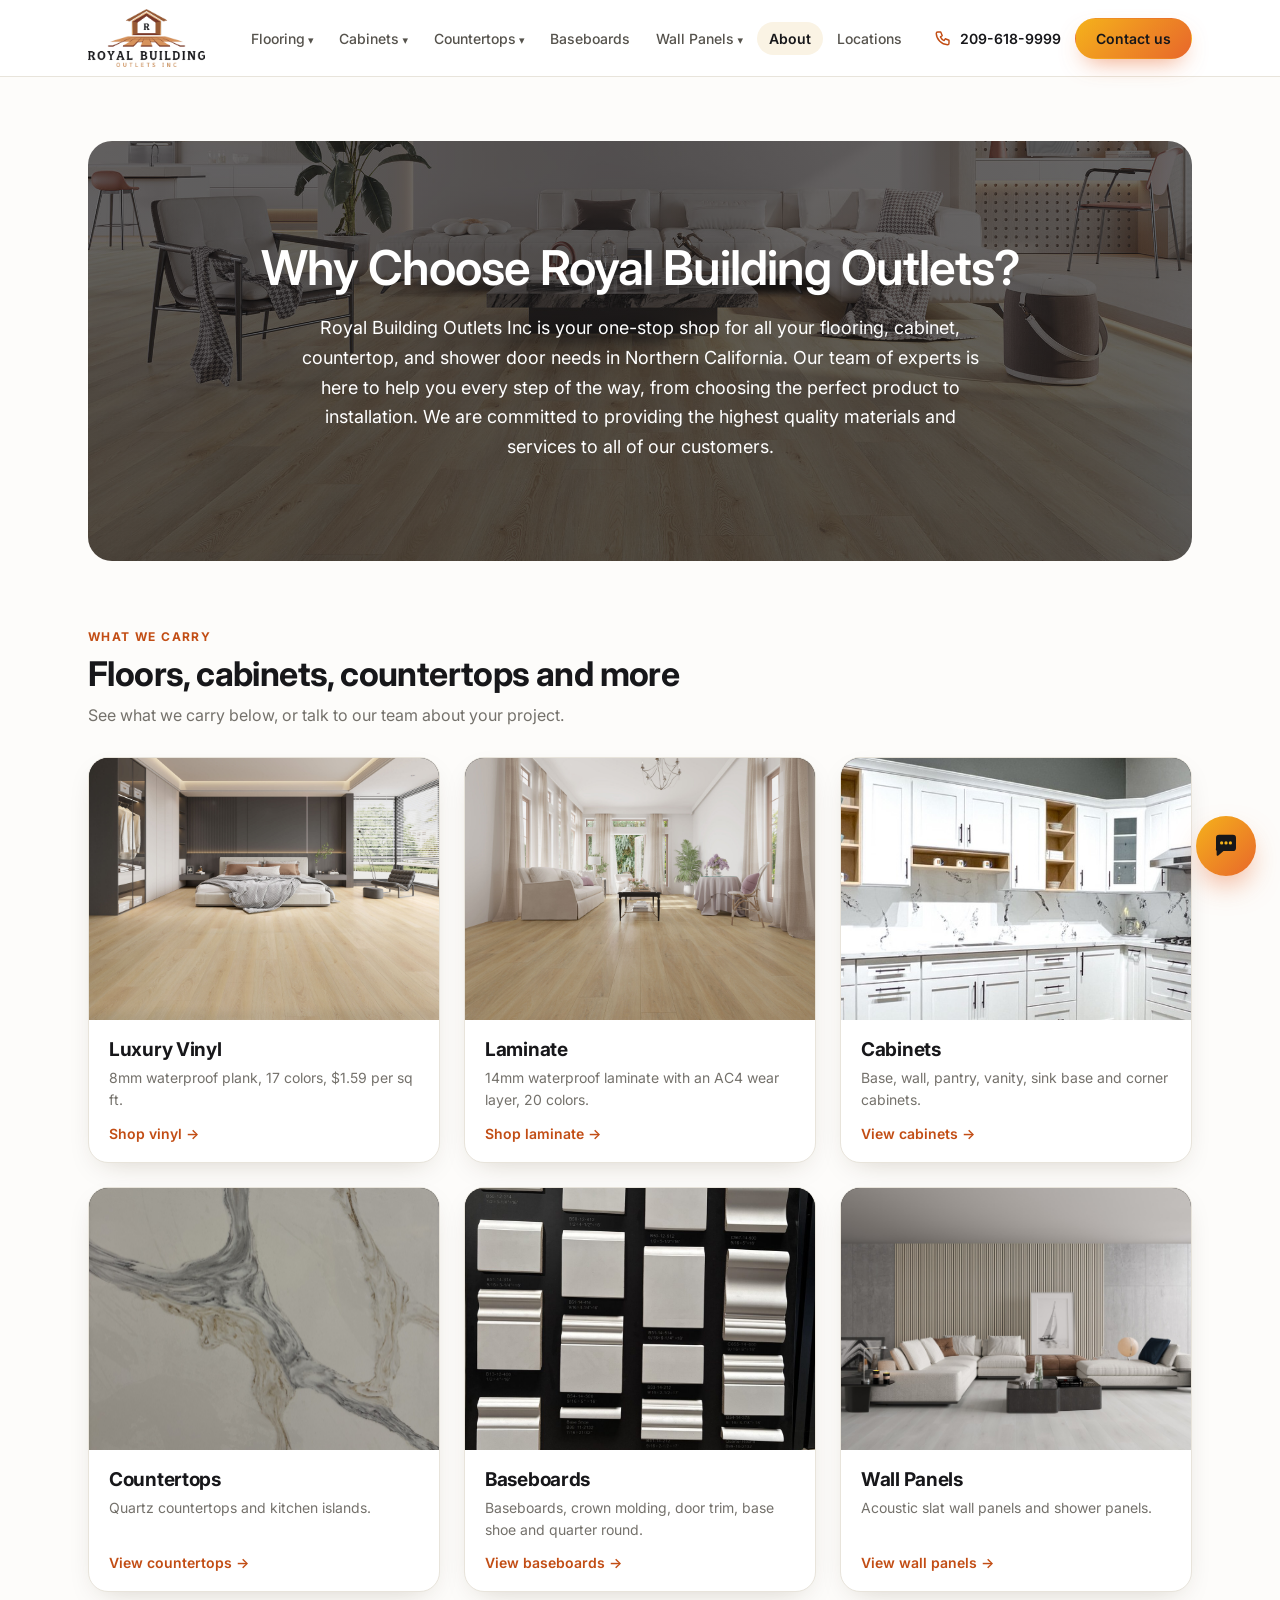
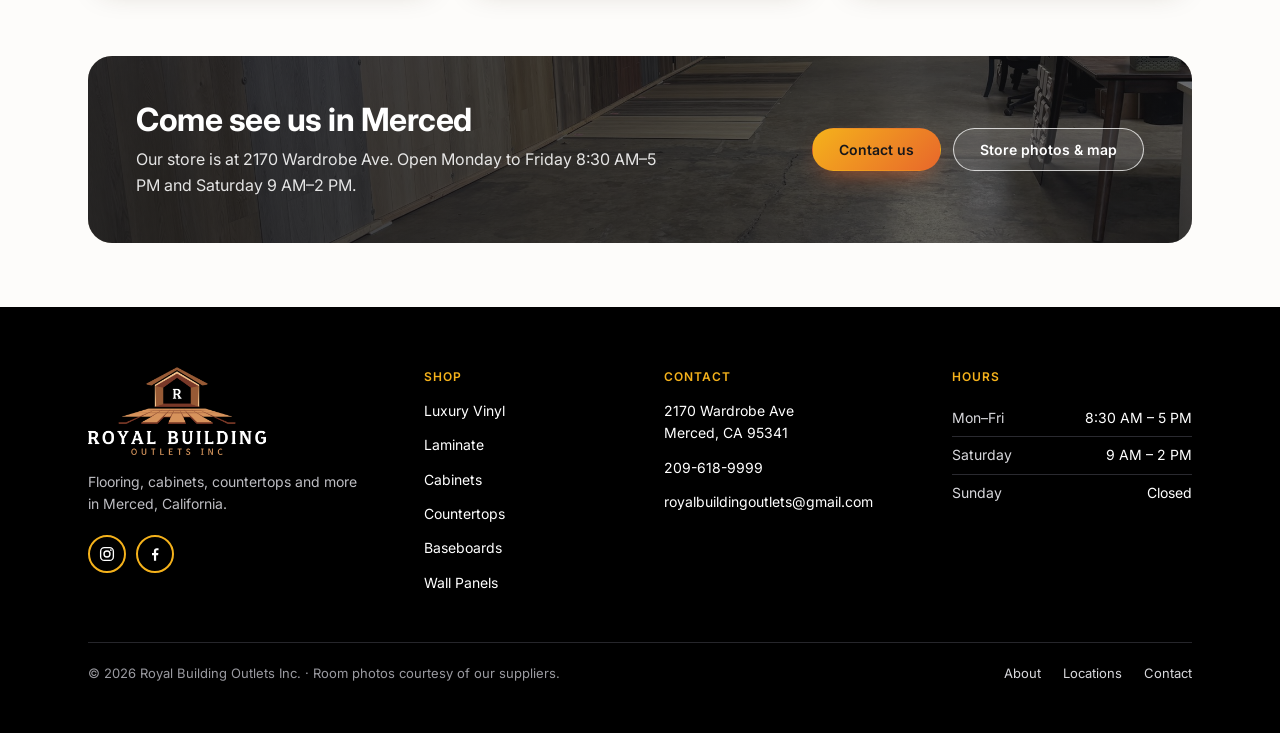
==== about.html @ 7cafd28f "Staging copy of the refreshed site (not indexed by search engines)" ====
<!doctype html>
<html lang="en"><head><meta charset="utf-8"><meta name="viewport" content="width=device-width,initial-scale=1">
<meta name="robots" content="noindex, nofollow">
<title>About Us | Royal Building Outlets, Merced CA</title>
<meta name="description" content="Royal Building Outlets Inc is a one-stop shop for flooring, cabinets, countertops and more in Merced, CA.">
<link rel="canonical" href="https://www.royalbuildingoutlets.com/about.html">
<meta property="og:type" content="website"><meta property="og:site_name" content="Royal Building Outlets">
<meta property="og:title" content="About Us | Royal Building Outlets, Merced CA"><meta property="og:description" content="Royal Building Outlets Inc is a one-stop shop for flooring, cabinets, countertops and more in Merced, CA.">
<meta property="og:url" content="https://www.royalbuildingoutlets.com/about.html"><meta property="og:image" content="https://www.royalbuildingoutlets.com/images/Cata/web/room-08.jpg">
<meta name="theme-color" content="#ffffff">
<link rel="preconnect" href="https://fonts.googleapis.com"><link rel="preconnect" href="https://fonts.gstatic.com" crossorigin>
<link rel="stylesheet" href="https://fonts.googleapis.com/css2?family=Inter:wght@400;500;600;700&amp;display=swap">
<link rel="stylesheet" href="style.css"><link rel="icon" type="image/png" href="images/Logo/Logo.png"></head><body>

<a class="skip" href="#main">Skip to content</a>
<header><div class="wrap hwrap">
  <a class="logo" href="index.html"><img src="images/Logo/logo-light.png" alt="Royal Building Outlets Inc" width="1280" height="633"></a>
  <nav id="mainnav" aria-label="Main">
    <div class="dd">
      <a href="index.html#flooring">Flooring</a><button type="button" class="dd-toggle" aria-expanded="false" aria-label="Show flooring pages"></button>
      <div class="menu">
        <a href="vinyl.html"><b>Luxury Vinyl</b><span>8mm &middot; 20 mil wear layer &middot; $1.59/sq ft</span></a>
        <a href="laminate.html"><b>Laminate</b><span>14mm &middot; AC4 wear layer</span></a>
      </div>
    </div>
    <div class="dd">
      <a href="cabinets.html">Cabinets</a><button type="button" class="dd-toggle" aria-expanded="false" aria-label="Show cabinets pages"></button>
      <div class="menu">
        <a href="cabinets.html#base">Base</a>
        <a href="cabinets.html#wall">Wall</a>
        <a href="cabinets.html#pantry">Pantry</a>
        <a href="cabinets.html#vanity">Vanity</a>
        <a href="cabinets.html#sink-base">Sink Base</a>
        <a href="cabinets.html#corner">Corner</a>
      </div>
    </div>
    <div class="dd">
      <a href="countertops.html">Countertops</a><button type="button" class="dd-toggle" aria-expanded="false" aria-label="Show countertops pages"></button>
      <div class="menu">
        <a href="countertops.html#countertops">Countertops</a>
        <a href="countertops.html#islands">Islands</a>
      </div>
    </div>
    <a href="baseboards.html">Baseboards</a>
    <div class="dd">
      <a href="wall-panels.html">Wall Panels</a><button type="button" class="dd-toggle" aria-expanded="false" aria-label="Show wall panels pages"></button>
      <div class="menu">
        <a href="wall-panels.html#wall">Wall Panels</a>
        <a href="wall-panels.html#shower">Shower Panels</a>
      </div>
    </div>
    <a href="about.html" class="here" aria-current="page">About</a>
    <a href="locations.html">Locations</a>
    <a href="contact.html">Contact</a>
    <div class="nav-foot">
      <a class="btn solid txt" href="tel:+12096189999"><svg viewBox="0 0 24 24" aria-hidden="true"><path fill="none" stroke="currentColor" stroke-width="1.9" stroke-linecap="round" stroke-linejoin="round" d="M5 4h4l2 5-2.5 1.5a11 11 0 0 0 5 5L15 13l5 2v4a2 2 0 0 1-2 2A16 16 0 0 1 3 6a2 2 0 0 1 2-2z"/></svg>Call 209-618-9999</a>
      <p>Mon&ndash;Fri 8:30 AM&ndash;5 PM &middot; Sat 9 AM&ndash;2 PM<br>2170 Wardrobe Ave, Merced, CA</p>
    </div>
  </nav>
  <div class="hact">
    <a class="hphone" href="tel:+12096189999" aria-label="Call 209-618-9999"><svg viewBox="0 0 24 24" aria-hidden="true"><path fill="none" stroke="currentColor" stroke-width="1.9" stroke-linecap="round" stroke-linejoin="round" d="M5 4h4l2 5-2.5 1.5a11 11 0 0 0 5 5L15 13l5 2v4a2 2 0 0 1-2 2A16 16 0 0 1 3 6a2 2 0 0 1 2-2z"/></svg><span>209-618-9999</span></a>
    <a class="btn solid txt hcta" href="contact.html">Contact us</a>
    <button type="button" class="navbtn" aria-controls="mainnav" aria-expanded="false" aria-label="Open menu"><span></span></button>
  </div>
</div></header>

<main class="wrap" id="main">
  <section>
    <div class="about-hero" style="--about-img:url('images/Cata/web/room-08.jpg')">
      <div>
        <h1>Why Choose Royal Building Outlets?</h1>
        <p>Royal Building Outlets Inc is your one-stop shop for all your flooring, cabinet, countertop, and shower door needs in Northern California. Our team of experts is here to help you every step of the way, from choosing the perfect product to installation. We are committed to providing the highest quality materials and services to all of our customers.</p>
      </div>
    </div>
  </section>

  <section>
    <div class="sec-head">
      <span class="eyebrow">What we carry</span>
      <h2>Floors, cabinets, countertops and more</h2>
      <p>See what we carry below, or talk to our team about your project.</p>
    </div>
    <div class="grid g3 pcards">
      <a class="pcard" href="vinyl.html"><div class="img photo" role="img" aria-label="Bedroom with luxury vinyl plank flooring" style="background-image:url('images/Cata/web/room-02.jpg')"></div><div class="pbody"><h3>Luxury Vinyl</h3><p>8mm waterproof plank, 17 colors, $1.59 per sq ft.</p><span class="more">Shop vinyl</span></div></a>
      <a class="pcard" href="laminate.html"><div class="img photo" role="img" aria-label="Living room with laminate flooring" style="background-image:url('images/Cata/web/room-05.jpg')"></div><div class="pbody"><h3>Laminate</h3><p>14mm waterproof laminate with an AC4 wear layer, 20 colors.</p><span class="more">Shop laminate</span></div></a>
      <a class="pcard" href="cabinets.html"><div class="img photo" role="img" aria-label="Kitchen with white shaker cabinets" style="background-image:url('images/Cabinets/banner.jpg')"></div><div class="pbody"><h3>Cabinets</h3><p>Base, wall, pantry, vanity, sink base and corner cabinets.</p><span class="more">View cabinets</span></div></a>
      <a class="pcard" href="countertops.html"><div class="img photo" role="img" aria-label="T307 quartz countertop close-up" style="background-image:url('images/Countertops/web/T307.jpg')"></div><div class="pbody"><h3>Countertops</h3><p>Quartz countertops and kitchen islands.</p><span class="more">View countertops</span></div></a>
      <a class="pcard" href="baseboards.html"><div class="img photo" role="img" aria-label="Baseboard profiles on a sample board" style="background-image:url('images/Baseboard/web/board-overview.jpg')"></div><div class="pbody"><h3>Baseboards</h3><p>Baseboards, crown molding, door trim, base shoe and quarter round.</p><span class="more">View baseboards</span></div></a>
      <a class="pcard" href="wall-panels.html"><div class="img photo" role="img" aria-label="Living room with an acoustic slat wall panel" style="background-image:url('images/Wall_Panels/web/2-room.jpg')"></div><div class="pbody"><h3>Wall Panels</h3><p>Acoustic slat wall panels and shower panels.</p><span class="more">View wall panels</span></div></a>
    </div>
  </section>

  <section class="cta-band" style="--cta-img:url('images/Store_Images/store.jpg')">
    <div><h2>Come see us in Merced</h2><p>Our store is at 2170 Wardrobe Ave. Open Monday to Friday 8:30 AM&ndash;5 PM and Saturday 9 AM&ndash;2 PM.</p></div>
    <div class="btn-row"><a class="btn solid txt" href="contact.html">Contact us</a><a class="btn txt ghost" href="locations.html">Store photos &amp; map</a></div>
  </section>
</main>

<footer><div class="wrap">
  <div class="fgrid">
    <div class="fbrand"><a class="logo" href="index.html"><img src="images/Logo/Logo.png" alt="Royal Building Outlets Inc" width="1280" height="633"></a>
      <p>Flooring, cabinets, countertops and more in Merced, California.</p><span class="social"><a href="https://www.instagram.com/royalbuildingoutlets/" target="_blank" rel="noopener" aria-label="Instagram"><svg viewBox="0 0 24 24" aria-hidden="true"><rect x="3.5" y="3.5" width="17" height="17" rx="5" fill="none" stroke="currentColor" stroke-width="1.8"/><circle cx="12" cy="12" r="4" fill="none" stroke="currentColor" stroke-width="1.8"/><circle cx="17.2" cy="6.8" r="1.2" fill="currentColor"/></svg></a><a href="https://www.facebook.com/people/Royal-Build/pfbid0Puxi76APLGJigcukLMW54oCZdmjU9fzhBERXR9j2Nn4Rtbv2d5swnHq3gfGUP66rl/" target="_blank" rel="noopener" aria-label="Facebook"><svg viewBox="0 0 24 24" aria-hidden="true"><path fill="currentColor" d="M13.5 21v-7.5h2.6l.4-3h-3V8.6c0-.9.3-1.5 1.6-1.5h1.6V4.4c-.3 0-1.2-.1-2.3-.1-2.3 0-3.9 1.4-3.9 4v2.2H8v3h2.6V21h2.9z"/></svg></a></span></div>
    <div class="fcol"><h4>Shop</h4><a href="vinyl.html">Luxury Vinyl</a><a href="laminate.html">Laminate</a><a href="cabinets.html">Cabinets</a><a href="countertops.html">Countertops</a><a href="baseboards.html">Baseboards</a><a href="wall-panels.html">Wall Panels</a></div>
    <div class="fcol"><h4>Contact</h4><a href="https://www.google.com/maps/search/?api=1&amp;query=2170+Wardrobe+Ave+Merced+CA+95341" target="_blank" rel="noopener">2170 Wardrobe Ave<br>Merced, CA 95341</a><a href="tel:+12096189999">209-618-9999</a><a href="mailto:royalbuildingoutlets@gmail.com">royalbuildingoutlets@gmail.com</a></div>
    <div class="fcol"><h4>Hours</h4><div class="hrs"><span>Mon&ndash;Fri</span><span>8:30 AM &ndash; 5 PM</span></div><div class="hrs"><span>Saturday</span><span>9 AM &ndash; 2 PM</span></div><div class="hrs"><span>Sunday</span><span>Closed</span></div></div>
  </div>
  <div class="fbottom"><span>&copy; <span data-year>2026</span> Royal Building Outlets Inc. &middot; Room photos courtesy of our suppliers.</span><span class="flinks"><a href="about.html">About</a><a href="locations.html">Locations</a><a href="contact.html">Contact</a></span></div>
</div></footer>
<a class="chat" href="contact.html" aria-label="Send us a message"></a>
<script src="site.js"></script>
<script src="motion.js"></script>
</body></html>
---- style.css ----
/* Light, modern layout. Palette from the company flyer: white, gold, orange, black, red accent */
:root {
  --bg: #fdfcfa;          /* warm white page */
  --surface: #ffffff;     /* cards */
  --tint: #faf3e4;        /* soft gold wash for panels */
  --surface2: #f4f1ea;    /* hover / chips */
  --border: #e8e4db;
  --text: #17171a;
  --muted: #74716b;
  --gold: #f5b21b;
  --orange: #e8672b;
  --orange-deep: #c24d14; /* readable orange on light */
  --red: #d62828;
  --ink: #111113;         /* flyer black, used for footer and strong accents */
  --grad: linear-gradient(135deg, #f5b21b 0%, #e8672b 100%);
  --r: 16px;
  --shadow: 0 10px 30px -14px rgba(60,40,10,.25);
}
* { box-sizing: border-box; }
html { scroll-behavior: smooth; scroll-padding-top: 92px; }
body { font-family: 'Inter', system-ui, -apple-system, 'Segoe UI', Arial, sans-serif; margin: 0; color: var(--text); background: var(--bg); -webkit-font-smoothing: antialiased; }
a { color: inherit; }
.wrap { max-width: 1160px; margin: 0 auto; padding: 0 28px; }
section { margin: 64px 0; }

/* header */
header { position: sticky; top: 0; z-index: 30; background: rgba(255,255,255,.88); backdrop-filter: blur(14px); -webkit-backdrop-filter: blur(14px); border-bottom: 1px solid var(--border); padding: 14px 0; }
header .wrap { display: flex; justify-content: space-between; align-items: center; gap: 20px; flex-wrap: wrap; }
.logo { display: block; width: 130px; height: 40px; border-radius: 10px; border: 1.5px solid var(--gold); position: relative; background: #fff; }
.logo::after { content: ""; position: absolute; left: 12px; right: 12px; top: 50%; height: 6px; margin-top: -3px; border-radius: 3px; background: var(--grad); }
nav { display: flex; gap: 6px; align-items: center; flex-wrap: wrap; }
nav a { color: #55524c; text-decoration: none; font-size: 14px; font-weight: 500; padding: 8px 12px; border-radius: 999px; white-space: nowrap; transition: color .15s, background .15s; }
nav a:hover { color: var(--text); background: var(--surface2); }
nav a.here { color: #17171a; background: var(--tint); font-weight: 600; }
.icon { display: inline-block; width: 28px; height: 28px; border: 2px solid var(--gold); border-radius: 50%; margin-right: 6px; vertical-align: middle; background: #fff; }

/* image placeholders */
.img { position: relative; min-height: 200px; width: 100%; border-radius: var(--r); border: 1px solid var(--border);
  background: radial-gradient(120% 100% at 20% 0%, #fffaf0 0%, #f6efe2 55%, #efe7d8 100%); overflow: hidden; }
.img.hero { min-height: 520px; border-radius: 24px; }
.img.banner { min-height: 240px; border-radius: 24px; }
.img.sq { aspect-ratio: 1 / 1; min-height: 0; }
.img.tall { min-height: 300px; }
.img.map { min-height: 340px; }
.img.small { min-height: 120px; }
.img.xl { min-height: 440px; }
.img.med { min-height: 200px; }
.img::after { content: attr(data-img); position: absolute; top: 50%; left: 50%; transform: translate(-50%,-50%);
  background: rgba(255,255,255,.9); color: var(--orange-deep); border: 1px solid rgba(232,103,43,.35); padding: 7px 14px; border-radius: 999px;
  font-size: 12px; font-weight: 500; line-height: 1.35; text-align: center; width: max-content; max-width: 85%; box-shadow: var(--shadow); }
.img.sq::after, .img.small::after { font-size: 11px; padding: 5px 10px; border-radius: 12px; }

/* text stand-ins */
.line { height: 9px; background: #e6e2d9; margin: 9px 0; width: 100%; border-radius: 5px; }
.line.s { width: 40%; }
.line.m { width: 70%; }
.line.b { height: 16px; background: var(--ink); width: 55%; border-radius: 6px; }
.btn { display: inline-block; width: 140px; height: 44px; border: 1.5px solid var(--orange); margin: 12px 10px 0 0; border-radius: 999px; background: #fff; transition: transform .15s; }
.btn:hover { transform: translateY(-1px); }
.btn.solid { background: var(--grad); border-color: transparent; box-shadow: 0 10px 24px -10px rgba(232,103,43,.7); }
.btn.sm { width: 96px; height: 34px; }
.pill { display: inline-block; width: 76px; height: 32px; border: 1px solid var(--border); background: var(--surface2); border-radius: 999px; margin-right: 8px; }

/* layout */
.grid { display: grid; gap: 24px; }
.g2 { grid-template-columns: repeat(2, 1fr); }
.g3 { grid-template-columns: repeat(3, 1fr); }
.g4 { grid-template-columns: repeat(4, 1fr); }
.g6 { grid-template-columns: repeat(6, 1fr); gap: 14px; }
.split { display: grid; grid-template-columns: 2fr 1fr; gap: 24px; }
.side { display: grid; grid-template-columns: 220px 1fr; gap: 28px; }
.box { border: 1px solid var(--border); padding: 24px; background: var(--surface); border-radius: 20px; box-shadow: var(--shadow); }
.card .line { margin: 12px 0 0; }
.card .img { margin-bottom: 6px; }
.divider { border-top: 1px solid var(--border); margin: 64px 0; }

/* form */
.field { height: 48px; border: 1px solid var(--border); margin: 8px 0 18px; background: var(--bg); border-radius: 12px; }
.field.area { height: 150px; }
.label { height: 8px; width: 80px; background: var(--orange); margin-top: 10px; border-radius: 4px; opacity: .8; }

/* filters */
.filters .row { display: flex; align-items: center; gap: 12px; margin: 16px 0; }
.check { width: 18px; height: 18px; border: 1.5px solid var(--orange); border-radius: 5px; flex: none; background: #fff; }
.filters .line { margin: 0; }

/* footer: light, so the logo matches the header */
/* sticky footer: on short pages the page grows to the screen height and the footer sits at the bottom */
body { min-height: 100vh; display: flex; flex-direction: column; }
body > .wrap { width: 100%; }
body > :has(+ footer) { margin-bottom: 80px; }
footer { margin-top: auto; padding: 48px 0; background: #000; color: #fff; }
footer .logo { background: none; }
footer .line { background: #34343a; }
footer .icon { background: transparent; }
/* social icons in the footer */
.social { display: inline-flex; gap: 10px; vertical-align: middle; }
.social a { width: 38px; height: 38px; display: inline-flex; align-items: center; justify-content: center; border: 2px solid var(--gold); border-radius: 50%; color: #fff; transition: background .2s, color .2s, transform .2s; }
.social a:hover { background: var(--gold); color: #111113; transform: translateY(-2px); }
.social svg { width: 18px; height: 18px; }

/* floating message button */
.chat { position: fixed; right: 24px; bottom: 24px; width: 60px; height: 60px; border-radius: 50%; background: var(--grad);
  display: flex; align-items: center; justify-content: center; z-index: 40; box-shadow: 0 14px 30px -8px rgba(232,103,43,.6); }
.chat::before { content: ""; width: 30px; height: 30px; background: no-repeat center / contain url("data:image/svg+xml,%3Csvg xmlns='http://www.w3.org/2000/svg' viewBox='0 0 24 24'%3E%3Cpath d='M4 5.5A2.5 2.5 0 0 1 6.5 3h11A2.5 2.5 0 0 1 20 5.5v8a2.5 2.5 0 0 1-2.5 2.5H10l-4.2 3.6c-.5.4-1.3.1-1.3-.6V16A2.5 2.5 0 0 1 4 13.5z' fill='%2317171a'/%3E%3Ccircle cx='8.5' cy='9.5' r='1.3' fill='%23f5b21b'/%3E%3Ccircle cx='12' cy='9.5' r='1.3' fill='%23f5b21b'/%3E%3Ccircle cx='15.5' cy='9.5' r='1.3' fill='%23f5b21b'/%3E%3C/svg%3E"); }

/* cabinets dropdown */
.dd { position: relative; padding-bottom: 12px; margin-bottom: -12px; }
.dd > a::after { content: " \25BE"; font-size: 11px; }
.menu { visibility: hidden; opacity: 0; transform: translateY(-6px); transition: opacity .18s ease, transform .18s ease, visibility 0s linear .18s; position: absolute; top: 100%; left: 0; background: #fff; border: 1px solid var(--border); border-radius: 14px; min-width: 190px; z-index: 10; padding: 6px; box-shadow: 0 24px 40px -16px rgba(60,40,10,.3); }
.menu a { display: block; padding: 10px 14px; border-radius: 10px; white-space: nowrap; font-size: 14px; }
nav .menu a { color: var(--text); }
nav .menu a:hover, .menu a:hover { background: var(--surface2); }
.dd:hover .menu, .dd:focus-within .menu { visibility: visible; opacity: 1; transform: none; transition-delay: 0s; }
.menu a.sel, nav .menu a.sel { background: var(--grad); color: #17171a; font-weight: 600; }

/* type selector under cabinets banner */
.typesel { display: inline-block; position: relative; }
.typesel .pick { display: block; width: 260px; border: 1px solid var(--border); padding: 13px 18px; color: var(--text); text-decoration: none; font-size: 14px; font-weight: 500; background: #fff; border-radius: 999px; box-shadow: var(--shadow); }
.typesel .pick::after { content: " \25BE"; float: right; color: var(--orange); }
.typesel .menu { left: 0; min-width: 260px; }
.typesel:hover .menu, .typesel.open .menu { visibility: visible; opacity: 1; transform: none; transition-delay: 0s; }

/* cabinet browser: list + 3D viewer + specs */
.browser { display: grid; grid-template-columns: 280px 1fr; gap: 28px; align-items: start; }
.cablist { border: 1px solid var(--border); background: var(--surface); border-radius: 20px; min-height: 200px; padding: 6px; box-shadow: var(--shadow);
  max-height: min(720px, 80vh); overflow-y: auto; overscroll-behavior: contain; scrollbar-width: thin; scrollbar-color: var(--gold) transparent;
  position: sticky; top: 90px; }
.cablist::-webkit-scrollbar { width: 8px; }
.cablist::-webkit-scrollbar-track { background: transparent; }
.cablist::-webkit-scrollbar-thumb { background: var(--gold); border-radius: 4px; }
.cablist .item { display: flex; align-items: center; gap: 14px; padding: 10px; border-radius: 14px; cursor: pointer; transition: background .15s; }
.cablist .item:hover { background: var(--surface2); }
.cablist .item .thumb { width: 52px; height: 52px; flex: none; border-radius: 12px; border: 1px solid var(--border); min-height: 0;
  background: radial-gradient(120% 100% at 20% 0%, #fffaf0, #efe7d8); }
.cablist .item .name { font-size: 14px; font-weight: 600; }
.cablist .item .line { margin: 6px 0 0; width: 60px; }
.cablist .item.on { background: var(--grad); color: #17171a; }
.cablist .item.on .line { background: rgba(0,0,0,.25); }
.cablist .item.on .thumb { border-color: rgba(0,0,0,.2); background: rgba(255,255,255,.7); }
.cablist .empty { padding: 20px; }
.viewer { position: relative; height: clamp(320px, 55vh, 520px); border: 1px solid var(--border); border-radius: 24px; margin-bottom: 24px; overflow: hidden;
  background-color: var(--tint); background-image: radial-gradient(#e3d7bd 1px, transparent 1px); background-size: 22px 22px; }
.viewer .model { position: absolute; inset: 12% 22%; border: 1.5px dashed var(--orange); border-radius: 18px; background: rgba(255,255,255,.7); color: var(--orange-deep); display: flex; align-items: center; justify-content: center;
  font-size: 13px; font-weight: 500; text-align: center; padding: 8px; }
.viewer .ctrl { position: absolute; right: 16px; bottom: 16px; display: flex; gap: 8px; }
.viewer .ctrl span { width: 38px; height: 38px; border: 1px solid var(--border); border-radius: 50%; background: #fff; box-shadow: var(--shadow); }
.viewer .rot { position: absolute; left: 16px; bottom: 16px; width: 130px; height: 38px; border: 1px solid var(--border); border-radius: 999px; background: #fff; box-shadow: var(--shadow); }
.specs { border: 1px solid var(--border); border-radius: 20px; padding: 24px; background: var(--surface); box-shadow: var(--shadow); }
.specs .rows { display: grid; grid-template-columns: 1fr 1fr; gap: 0 44px; margin-top: 14px; }
.specs .r { display: flex; justify-content: space-between; align-items: center; padding: 12px 0; border-bottom: 1px solid var(--border); }
.specs .r .line { margin: 0; width: 35%; }
.specs .r .line.v { background: #bdb8ac; width: 25%; }

/* thickness tag, feature blocks */
.tag { display: inline-block; border: 1.5px solid var(--orange); color: var(--orange-deep); padding: 5px 14px; font-size: 13px; font-weight: 600; border-radius: 999px; letter-spacing: .3px; background: #fff; }
.tag.solid { background: var(--grad); border-color: transparent; color: #17171a; }
.feature { display: grid; grid-template-columns: 2fr 1fr; gap: 24px; align-items: start; }
.head { display: flex; align-items: center; gap: 16px; margin-bottom: 18px; }
.head .line { margin: 0; }

/* flooring color feature + color grid */
.colorfeat { display: grid; grid-template-columns: 1.2fr 1fr; gap: 40px; align-items: center; }
.colorfeat .info { padding-top: 6px; }
.colorfeat .info .line { margin: 14px 0; }
.colorfeat .info .line.b { height: 24px; width: 60%; margin-bottom: 22px; }
.colorgrid .card { cursor: pointer; transition: transform .15s; }
.colorgrid .card:hover { transform: translateY(-3px); }
.colorgrid .card .line.b { height: 11px; width: 60%; background: #b9b4a8; }
.colorgrid .card.on .img { box-shadow: 0 0 0 3px var(--bg), 0 0 0 5px var(--orange); }
.colorgrid .card.on .line.b { width: 80%; background: var(--orange); }

/* picture picker under description */
.thumbs { display: grid; grid-template-columns: repeat(3, 1fr); gap: 12px; margin: 24px 0 8px; }
.thumbs .img { min-height: 0; aspect-ratio: 4 / 3; cursor: pointer; border-radius: 12px; }
.thumbs .img::after { font-size: 10px; padding: 3px 8px; }
.thumbs .img.on { box-shadow: 0 0 0 3px var(--bg), 0 0 0 5px var(--orange); }

/* little product sections on home */
.mini { display: grid; grid-template-columns: 1fr 1fr; gap: 32px; align-items: center; padding: 20px; }
.mini .img { min-height: 200px; }
.mini .line.b { height: 20px; width: 40%; }
.mini + .mini { margin-top: 24px; }
.mini.flip .img { order: 2; }

@media (max-width: 760px) {
  .g2,.g3,.g4,.split,.side,.browser,.colorfeat,.feature,.mini { grid-template-columns: 1fr; }
  .g6 { grid-template-columns: repeat(3,1fr); }
  .mini.flip .img { order: 0; }
  .specs .rows { grid-template-columns: 1fr; }
  section { margin: 44px 0; }
  .img.hero { min-height: 300px; }
  .cablist { position: static; }
  .browser #detail { order: -1; }   /* phones: 3D model and specs above the cabinet list */
}

/* baseboards: 3D profile viewer + profile grid */
.viewer canvas { width: 100%; height: 100%; display: block; cursor: grab; touch-action: none; }
.viewer canvas:active { cursor: grabbing; }
.viewer .hint { position: absolute; left: 16px; bottom: 16px; background: #fff; border: 1px solid var(--border); border-radius: 999px; padding: 6px 14px; font-size: 12px; color: var(--muted); box-shadow: var(--shadow); pointer-events: none; }
.viewer-ph { height: clamp(320px, 55vh, 520px); min-height: 0; }
.bb-code { font-size: 30px; font-weight: 700; letter-spacing: -.5px; margin: 0 0 4px; }
.bb-title { font-size: 13px; font-weight: 600; color: var(--orange-deep); text-transform: uppercase; letter-spacing: 1px; min-height: 16px; margin-bottom: 6px; }
.bb-size { color: var(--muted); font-size: 15px; margin-bottom: 18px; }
.bb-specs { border-top: 1px solid var(--border); margin: 18px 0 6px; }
.bb-specs .r { display: flex; justify-content: space-between; padding: 12px 0; border-bottom: 1px solid var(--border); font-size: 14px; }
.bb-specs .r span:first-child { color: var(--muted); }
.bb-specs .r span:last-child { font-weight: 600; }
.img.pf::after { display: none; }
.img.pf svg { position: absolute; inset: 0; width: 100%; height: 100%; }
.pfname { font-weight: 600; font-size: 14px; margin-top: 12px; }
.pfsub { color: var(--muted); font-size: 12px; margin-top: 2px; }
.pfsub b { color: var(--orange-deep); font-weight: 600; }


/* real photos in the picture slots; the dashed placeholder label is hidden once a photo is set */
.img.photo { background-color: #111; background-repeat: no-repeat; background-position: center; background-size: cover; }
.viewer-ph.photo { background-size: contain; }
/* room photos: lighter backdrop, and keep the floor and furniture in frame when a wide slot crops the image */
.img.banner.photo, .img.hero.photo, .img.xl.photo { background-color: var(--surface2); background-position: center 58%; }
.img.banner.photo { min-height: 320px; }

/* about page: statement over a room photo */
.about-hero { display: flex; align-items: center; justify-content: center; text-align: center; min-height: 420px; padding: 56px 28px; border-radius: 24px; color: #fff;
  background: linear-gradient(rgba(17,17,19,.62), rgba(17,17,19,.62)), var(--about-img) center 58% / cover no-repeat, #2a2a2e; }
.about-hero h1 { margin: 0 0 18px; font-size: clamp(30px, 5vw, 48px); font-weight: 600; letter-spacing: -1px; line-height: 1.15; }
.about-hero p { margin: 0 auto; max-width: 62ch; font-size: 18px; line-height: 1.65; }
.about-links { display: flex; flex-wrap: wrap; gap: 10px; margin-top: 18px; }
.about-links .btn { margin: 0; }
.img.photo::after { display: none; }

/* darker 3D viewer so light baseboards stand out */
.viewer.dark { background-color: #1b1b1f; background-image: radial-gradient(#3a3a42 1px, transparent 1px), radial-gradient(120% 90% at 50% 0%, #2c2c33 0%, #17171a 100%); background-size: 22px 22px, 100% 100%; border-color: #17171a; }

/* ---------- motion ---------- */
body { animation: pageIn .5s ease; }
body.leaving { animation: none; opacity: 0; transition: opacity .22s ease; }
@keyframes pageIn { from { opacity: 0; } to { opacity: 1; } }
@keyframes fadeUp { from { opacity: 0; transform: translateY(14px); } to { opacity: 1; transform: none; } }
@keyframes fadeIn { from { opacity: 0; } to { opacity: 1; } }
@keyframes itemIn { from { opacity: 0; transform: translateX(-10px); } to { opacity: 1; transform: none; } }

.reveal { opacity: 0; transform: translateY(26px); transition: opacity .75s cubic-bezier(.2,.7,.2,1) var(--d, 0ms), transform .75s cubic-bezier(.2,.7,.2,1) var(--d, 0ms); }
.reveal.in { opacity: 1; transform: none; }

.progress { position: fixed; top: 0; left: 0; width: 100%; height: 3px; background: var(--grad); transform-origin: 0 50%; transform: scaleX(0); z-index: 60; pointer-events: none; }
header { transition: box-shadow .3s ease, background .3s ease; }
header.scrolled { box-shadow: 0 10px 30px -18px rgba(60,40,10,.35); }

.img.hero, .img.banner { background-size: cover; background-position: 50% calc(50% + var(--py, 0px)); }   /* cover keeps the photo undistorted */

.grid:not(.colorgrid) .card .img, .mini .img { transition: transform .45s cubic-bezier(.2,.7,.2,1), box-shadow .35s ease, border-color .25s ease; }
.grid:not(.colorgrid) .card:hover .img { transform: translateY(-5px); box-shadow: 0 18px 30px -18px rgba(60,40,10,.4); border-color: var(--gold); }
.mini, .grid > .box { transition: transform .4s cubic-bezier(.2,.7,.2,1), box-shadow .35s ease; }
.mini:hover, .grid > .box:hover { transform: translateY(-4px); box-shadow: 0 22px 40px -22px rgba(60,40,10,.4); }
.colorgrid .card .img, .thumbs .img, .typesel .pick { transition: box-shadow .3s ease, transform .3s ease, border-color .25s ease; }
.colorgrid .card .line.b { transition: width .3s ease, background .3s ease; }
.thumbs .img:hover { transform: translateY(-2px); }
.btn, .tag, .pill, .logo, .chat { transition: transform .25s cubic-bezier(.2,.7,.2,1), box-shadow .25s ease, background .25s ease; }
.chat:hover { transform: scale(1.08) rotate(-4deg); }
.logo:hover { transform: scale(1.03); }
nav a { transition: color .2s ease, background .25s ease; }

.cablist .item { animation: itemIn .4s cubic-bezier(.2,.7,.2,1) both; animation-delay: calc(var(--i, 0) * 28ms); }
#detail { animation: fadeUp .5s cubic-bezier(.2,.7,.2,1); }
#bbview, #featimg { animation: fadeIn .45s ease; }
.viewer .model { transition: opacity .3s ease; }

@media (prefers-reduced-motion: reduce) {
  html { scroll-behavior: auto; }
  *, *::before, *::after { animation: none !important; transition: none !important; }
  .reveal { opacity: 1; transform: none; }
}

/* cabinet details */
.cablist .item .sub { font-size: 12px; color: var(--muted); margin-top: 3px; line-height: 1.3; }
.cablist .item.on .sub { color: rgba(23,23,26,.75); }
.spec-code { font-size: 28px; font-weight: 700; letter-spacing: -.5px; }
.spec-title { color: var(--orange-deep); font-size: 13px; font-weight: 600; text-transform: uppercase; letter-spacing: 1px; margin-top: 4px; }
.specs .r span:first-child { color: var(--muted); font-size: 14px; }
.specs .r span:last-child { font-weight: 600; font-size: 14px; text-align: right; }
.specs .r.wide { grid-column: 1 / -1; gap: 24px; }
.specs .r .line { margin: 0; }

/* text in the little home sections */
.mini-title { margin: 0 0 10px; font-size: 28px; font-weight: 700; letter-spacing: -.5px; }
.mini-text { margin: 0 0 6px; color: var(--muted); font-size: 16px; line-height: 1.6; max-width: 38ch; }
.btn.txt { width: auto; height: auto; padding: 12px 26px; font-size: 14px; font-weight: 600; text-decoration: none; color: var(--text); }

/* flooring section titles on home */
.sec-title { margin: 0; font-size: 32px; font-weight: 700; letter-spacing: -.5px; }
.sec-text { margin: -4px 0 20px; color: var(--muted); font-size: 16px; line-height: 1.6; max-width: 52ch; }

/* real form controls */
.flabel { display: block; font-size: 13px; font-weight: 600; color: var(--muted); margin-top: 6px; }
input.field, select.field, textarea.field { width: 100%; padding: 0 16px; font: inherit; font-size: 15px; color: var(--text); background: #fff; outline: none; transition: border-color .2s ease, box-shadow .2s ease; }
textarea.field { padding: 14px 16px; resize: vertical; min-height: 150px; }
input.field:focus, select.field:focus, textarea.field:focus { border-color: var(--orange); box-shadow: 0 0 0 4px rgba(245,178,27,.22); }
button.btn { font-family: inherit; cursor: pointer; }
button.btn:disabled { opacity: .6; cursor: wait; }
.form-status { margin-top: 14px; font-size: 14px; min-height: 20px; }
.form-status.ok { color: #1f7a3d; }
.form-status.err { color: var(--red); }

/* flooring feature list */
.feat-specs { border-top: 1px solid var(--border); margin: 22px 0 18px; }
.feat-specs .r { display: flex; justify-content: space-between; gap: 16px; padding: 12px 0; border-bottom: 1px solid var(--border); font-size: 14px; }
.feat-specs .r span:first-child { color: var(--muted); }
.feat-specs .r span:last-child { font-weight: 600; text-align: right; }
.badges { display: flex; flex-wrap: wrap; gap: 10px; margin-bottom: 8px; }
.badge { display: inline-flex; align-items: center; gap: 8px; padding: 8px 14px; border-radius: 999px; background: var(--tint); border: 1px solid #f0dfb6; font-size: 13px; font-weight: 600; }
.badge::before { content: "\2713"; display: inline-flex; align-items: center; justify-content: center; width: 18px; height: 18px; border-radius: 50%; background: var(--grad); font-size: 11px; color: #17171a; }

/* location address */
.addr { font-size: 15px; line-height: 1.6; margin: 10px 0 4px; font-weight: 500; }
.addr a { text-decoration: none; }
.addr a:hover { color: var(--orange-deep); }
/* contact page: round icon next to an address / phone line */
.cline { display: flex; align-items: center; gap: 14px; }
.cline .icon { margin: 0; flex: none; }
.cline .addr { margin: 0; }
.cinfo { padding: 8px 24px; }
.crow { display: flex; align-items: center; gap: 16px; padding: 18px 0; text-decoration: none; color: inherit; }
.crow + .crow { border-top: 1px solid var(--border); }
.cico { flex: none; width: 46px; height: 46px; border-radius: 50%; background: var(--tint); border: 1px solid #f0dfb6; display: inline-flex; align-items: center; justify-content: center; color: var(--orange-deep); transition: background .25s ease, color .25s ease; }
.cico svg { width: 22px; height: 22px; }
.ctext { display: flex; flex-direction: column; gap: 3px; }
.clabel { font-size: 12px; font-weight: 600; letter-spacing: .8px; text-transform: uppercase; color: var(--muted); }
.cval { font-size: 18px; font-weight: 600; line-height: 1.4; letter-spacing: -.1px; }
.crow:hover .cico { background: var(--grad); color: #17171a; }
.crow:hover .cval { color: var(--orange-deep); }

/* real map */
.mapwrap { border-radius: var(--r); overflow: hidden; border: 1px solid var(--border); min-height: 340px; background: var(--tint); }
.mapwrap iframe { display: block; width: 100%; height: 100%; min-height: 340px; border: 0; }
.mapwrap.tall, .mapwrap.tall iframe { min-height: 440px; }

.loc-name { font-size: 18px; font-weight: 700; letter-spacing: -.2px; margin: 16px 0 0; }
.box > .loc-name:first-child { margin-top: 0; }

/* estimate hints */
.fhint { font-size: 13px; color: var(--muted); margin: -8px 0 18px; }
.est-hint { margin: 12px 0 0; font-size: 13px; color: var(--muted); }
.nudge { animation: nudge 1.6s ease 2; }
@keyframes nudge { 0%, 100% { box-shadow: 0 0 0 0 rgba(245,178,27,0); border-color: var(--border); } 50% { box-shadow: 0 0 0 5px rgba(245,178,27,.35); border-color: var(--orange); } }

/* real logo */
.logo, .logo:hover { width: auto; height: auto; border: 0; background: none; border-radius: 0; display: block; }
.logo::after { display: none; }
.logo img { display: block; height: 58px; width: auto; }
footer .logo { background: none; }
footer .logo img { height: 104px; }
@media (max-width: 1100px) { .logo img { height: 46px; } footer .logo img { height: 84px; } }

/* countertops / islands switch */
.seg { display: inline-flex; padding: 4px; gap: 4px; background: var(--surface2); border: 1px solid var(--border); border-radius: 999px; }
.seg button { font: inherit; font-size: 14px; font-weight: 600; color: var(--muted); background: transparent; border: 0; border-radius: 999px; padding: 10px 24px; cursor: pointer; transition: background .25s ease, color .25s ease, box-shadow .25s ease; }
.seg button:hover { color: var(--text); }
.seg button.on { background: var(--grad); color: #17171a; box-shadow: 0 6px 16px -8px rgba(232,103,43,.7); }
.ph { display: inline-block; width: 80px; height: 10px; border-radius: 5px; background: #e6e2d9; vertical-align: middle; }

/* baseboards: photo gallery (replaces the 3D viewer) */
.viewer-ph.photo { background-color: #111; }
.colorgrid .card .img.pf { background-size: contain; background-color: #1c1c20; }
/* side-profile thumbnails under the main photo (C567, C655) */
.sidethumbs { display: flex; gap: 12px; margin-top: 14px; }
.sidethumbs:empty { display: none; }
.sidethumbs .img { width: 84px; min-height: 0; aspect-ratio: 3 / 4; flex: none; cursor: pointer; border-radius: 12px; background-size: cover; transition: transform .3s ease, box-shadow .3s ease; }
.sidethumbs .img:hover { transform: translateY(-2px); }
.sidethumbs .img.on { box-shadow: 0 0 0 3px var(--bg), 0 0 0 5px var(--orange); }
/* out-of-stock baseboards */
.oos-tag { position: absolute; top: 10px; left: 10px; background: #fdeccf; color: #9a5b13; border: 1px solid #f3d29b; font-size: 11px; font-weight: 700; letter-spacing: .5px; text-transform: uppercase; padding: 4px 10px; border-radius: 999px; }
.oos-note { display: inline-block; background: #fdeccf; color: #9a5b13; border: 1px solid #f3d29b; font-size: 12px; font-weight: 700; letter-spacing: .5px; text-transform: uppercase; padding: 4px 12px; border-radius: 999px; margin-bottom: 10px; }
.oos-note[hidden] { display: none; }
.bb-style { font-size: 15px; font-weight: 600; margin: 0 0 4px; }
/* wall panels: photo thumbnails under the large photo */
.wpthumbs { flex-wrap: wrap; }
.wpthumbs .img { width: 84px; aspect-ratio: 4 / 3; background-size: cover; }
.img.photo.fit { background-size: contain; background-color: #fff; }
/* footer contact + hours */
footer .fcol { font-size: 14px; line-height: 1.6; margin-bottom: 14px; }
footer .fcol h4 { margin: 0 0 8px; font-size: 12px; font-weight: 600; letter-spacing: 1px; text-transform: uppercase; color: var(--gold); }
footer .fcol a { display: block; color: #fff; text-decoration: none; margin-bottom: 6px; overflow-wrap: anywhere; }
footer .fcol a:hover { color: var(--gold); }
footer .hrs { display: flex; justify-content: space-between; gap: 18px; max-width: 260px; color: #d8d8dc; }
footer .hrs span:last-child { color: #fff; }
/* footer spacing */
footer { padding: 60px 0 52px; }
footer .grid.g3 { grid-template-columns: 1.1fr 1fr 1fr; gap: 56px; align-items: start; }
footer .fcol { margin-bottom: 0; }
footer .fcol h4 { margin-bottom: 14px; }
footer .fcol a { margin-bottom: 12px; }
footer .fcol a:last-child { margin-bottom: 0; }
footer .hrs { max-width: 300px; padding: 7px 0; border-bottom: 1px solid #2a2a30; }
footer .hrs:last-child { border-bottom: 0; }
footer .social { margin-top: 22px; }
@media (max-width: 760px) {
  footer { padding: 44px 0 40px; }
  footer .grid.g3 { grid-template-columns: 1fr; gap: 36px; }
  footer .hrs { max-width: none; }
}
.cval.cmail { font-size: 16px; overflow-wrap: anywhere; }
/* countertops: colours we have not added yet */
.soon-tag { position: absolute; top: 10px; left: 10px; background: #6b6459; color: #fff; font-size: 11px; font-weight: 700; letter-spacing: .5px; text-transform: uppercase; padding: 4px 10px; border-radius: 999px; }
.colorgrid .card.soon { cursor: default; opacity: .75; }
.colorgrid .card.soon .img { background: repeating-linear-gradient(135deg, var(--surface2) 0 14px, var(--surface) 14px 28px); }
.colorgrid .card.soon .img::after { display: none; }

/* locations: swipeable store photos */
.gallery { position: relative; }
.gal-track { display: flex; overflow-x: auto; scroll-snap-type: x mandatory; scrollbar-width: none; border-radius: var(--r); }
.gal-track::-webkit-scrollbar { display: none; }
.gal-track .img { flex: 0 0 100%; scroll-snap-align: start; min-height: 0; aspect-ratio: 16 / 9; border-radius: 0; }
.gal-btn { position: absolute; top: calc(50% - 22px); width: 40px; height: 40px; border-radius: 50%; border: 0; background: rgba(255,255,255,.9); color: #17171a; font-size: 26px; line-height: 1; cursor: pointer; box-shadow: 0 4px 14px rgba(0,0,0,.25); }
.gal-btn.prev { left: 10px; } .gal-btn.next { right: 10px; }
.gal-btn:disabled { opacity: 0; pointer-events: none; }
.gal-dots { display: flex; justify-content: center; gap: 8px; margin-top: 12px; }
.gal-dots button { width: 9px; height: 9px; padding: 0; border-radius: 50%; border: 0; background: var(--border); cursor: pointer; }
.gal-dots button.on { background: var(--orange); }
/* vinyl price: block in the product panel, sticker on the home page photo */
.price { display: flex; align-items: baseline; gap: 10px; flex-wrap: wrap; margin: 16px 0 4px; padding: 14px 18px; border-radius: 14px; background: var(--tint); border: 1px solid rgba(245,178,27,.45); }
.price .amt { font-size: 38px; font-weight: 700; line-height: 1; letter-spacing: -.5px; background: var(--grad); -webkit-background-clip: text; background-clip: text; color: transparent; }
.price .per { font-size: 15px; font-weight: 600; color: var(--text); }
.price .note { flex-basis: 100%; font-size: 13px; color: var(--muted); }
.price-sticker { position: absolute; top: 18px; left: 18px; z-index: 2; display: flex; flex-direction: column; align-items: center; justify-content: center; width: 112px; height: 112px; border-radius: 50%; background: var(--grad); color: #17171a; box-shadow: 0 12px 26px -10px rgba(194,77,20,.55); transform: rotate(-8deg); text-align: center; }
.price-sticker .amt { font-size: 28px; font-weight: 700; line-height: 1; }
.price-sticker .per { font-size: 12px; font-weight: 600; margin-top: 4px; text-transform: uppercase; letter-spacing: .6px; }
@media (max-width: 760px) { .price-sticker { width: 88px; height: 88px; top: 12px; left: 12px; } .price-sticker .amt { font-size: 22px; } .price .amt { font-size: 32px; } }
/* home page colour swatches link to that colour on its flooring page */
a.swatch-link { display: block; color: inherit; text-decoration: none; cursor: pointer; }
a.swatch-link .img { transition: transform .3s ease, box-shadow .3s ease; }
a.swatch-link:hover .img { transform: translateY(-4px); box-shadow: 0 0 0 3px var(--bg), 0 0 0 5px var(--orange); }
a.swatch-link:hover .pfname { color: var(--orange-deep); }

/* =====================================================================
   Site refresh: one-row header with phone menu, page headers, home page
   sections, footer columns, keyboard focus, phone layouts
   ===================================================================== */

/* ---------- keyboard focus + skip link ---------- */
:focus-visible { outline: 3px solid var(--gold); outline-offset: 2px; }
.skip { position: absolute; left: 12px; top: -60px; z-index: 100; background: var(--ink); color: #fff; padding: 10px 16px; border-radius: 10px; font-size: 14px; font-weight: 600; text-decoration: none; }
.skip:focus { top: 12px; }

/* ---------- header: logo, links and actions on one row ---------- */
header { padding: 0; }
header .hwrap { flex-wrap: nowrap; gap: 20px; min-height: 76px; }
header nav { margin-left: auto; gap: 2px; flex-wrap: nowrap; }
.hact { display: flex; align-items: center; gap: 14px; flex: none; }
.hphone { display: inline-flex; align-items: center; gap: 8px; font-size: 14px; font-weight: 600; text-decoration: none; color: var(--text); white-space: nowrap; }
.hphone svg { width: 18px; height: 18px; color: var(--orange-deep); flex: none; }
.hphone:hover { color: var(--orange-deep); }
.btn.hcta { margin: 0; padding: 11px 20px; white-space: nowrap; }
.navbtn, .dd-toggle, .nav-foot, nav > a[href="contact.html"] { display: none; }
/* flooring dropdown: name plus a short spec line */
.menu a b { display: block; font-weight: 600; }
.menu a span { display: block; font-size: 12px; color: var(--muted); margin-top: 2px; font-weight: 400; }
nav .dd:first-child .menu { min-width: 250px; }
nav .menu a[aria-current="page"] { background: var(--tint); }
nav .dd.touch-open .menu { visibility: visible; opacity: 1; transform: none; transition-delay: 0s; }

@media (max-width: 1240px) {
  .hphone span { display: none; }
  .hphone { width: 42px; height: 42px; justify-content: center; border: 1px solid var(--border); border-radius: 50%; background: #fff; }
}

/* phones and tablets: menu button opens a full list under the header */
@media (max-width: 1100px) {
  header .hwrap { min-height: 64px; gap: 12px; }
  .hact { margin-left: auto; gap: 10px; }
  .btn.hcta { display: none; }
  .navbtn { display: inline-flex; align-items: center; justify-content: center; width: 42px; height: 42px; padding: 0; border: 1px solid var(--border); border-radius: 50%; background: #fff; cursor: pointer; color: var(--text); }
  .navbtn span, .navbtn span::before, .navbtn span::after { display: block; width: 18px; height: 2px; border-radius: 2px; background: currentColor; position: relative; transition: transform .25s ease, background .2s ease; }
  .navbtn span::before, .navbtn span::after { content: ""; position: absolute; left: 0; }
  .navbtn span::before { top: -6px; } .navbtn span::after { top: 6px; }
  .navbtn[aria-expanded="true"] span { background: transparent; }
  .navbtn[aria-expanded="true"] span::before { transform: translateY(6px) rotate(45deg); }
  .navbtn[aria-expanded="true"] span::after { transform: translateY(-6px) rotate(-45deg); }

  header nav { display: none; position: absolute; top: 100%; left: 0; right: 0; height: calc(100vh - var(--hh, 64px)); height: calc(100dvh - var(--hh, 64px));
    overflow-y: auto; overscroll-behavior: contain; background: #fff; border-top: 1px solid var(--border); flex-direction: column; align-items: stretch; gap: 0; padding: 6px 24px 32px; margin: 0; }
  header nav.open { display: flex; }
  body.nav-open { overflow: hidden; }
  header nav > a, header nav .dd > a { font-size: 17px; font-weight: 600; color: var(--text); padding: 15px 2px; border-radius: 0; background: none; }
  header nav > a { border-bottom: 1px solid var(--border); }
  header nav > a[href="contact.html"] { display: block; }
  header nav .dd { position: static; padding: 0; margin: 0; display: grid; grid-template-columns: 1fr auto; align-items: center; border-bottom: 1px solid var(--border); }
  header nav .dd > a::after { content: none; }
  header nav a.here { color: var(--orange-deep); background: none; }
  .dd-toggle { display: inline-flex; align-items: center; justify-content: center; width: 44px; height: 44px; border: 0; border-radius: 50%; background: var(--surface2); cursor: pointer; }
  .dd-toggle::before { content: ""; width: 8px; height: 8px; border-right: 2px solid var(--text); border-bottom: 2px solid var(--text); transform: translateY(-2px) rotate(45deg); transition: transform .2s ease; }
  .dd.open > .dd-toggle::before { transform: translateY(2px) rotate(-135deg); }
  header nav .menu { grid-column: 1 / -1; position: static; display: none; visibility: visible; opacity: 1; transform: none; border: 0; box-shadow: none; background: none; min-width: 0; padding: 0 0 12px; transition: none; }
  header nav .dd.open .menu { display: block; }
  header nav .menu a { font-size: 15px; padding: 11px 14px; color: var(--text); }
  header nav .menu a span { font-size: 12.5px; }
  .nav-foot { display: block; margin-top: 24px; text-align: center; }
  .nav-foot .btn { display: flex; align-items: center; justify-content: center; gap: 10px; width: 100%; margin: 0; font-size: 16px; padding: 15px 20px; }
  .nav-foot .btn svg { width: 18px; height: 18px; }
  .nav-foot p { margin: 14px 0 0; font-size: 13px; line-height: 1.7; color: var(--muted); }
}

/* ---------- shared text pieces ---------- */
.eyebrow { display: inline-block; font-size: 12px; font-weight: 700; letter-spacing: 1.4px; text-transform: uppercase; color: var(--orange-deep); margin-bottom: 10px; }
.sec-head { margin-bottom: 28px; }
.sec-head h2 { margin: 0; font-size: clamp(26px, 3vw, 34px); font-weight: 700; letter-spacing: -.6px; line-height: 1.15; }
.sec-head p { margin: 10px 0 0; color: var(--muted); font-size: 16px; line-height: 1.6; max-width: 60ch; }
.sec-head.row { display: flex; justify-content: space-between; align-items: flex-end; gap: 16px 32px; flex-wrap: wrap; }
.btn.ghost { background: rgba(255,255,255,.1); border-color: rgba(255,255,255,.75); color: #fff; }
.btn.ghost:hover { background: rgba(255,255,255,.2); }
.btn-row { display: flex; flex-wrap: wrap; gap: 12px; margin-top: 26px; }
.btn-row .btn { margin: 0; }
.grid-note { margin: 22px 0 0; color: var(--muted); font-size: 14px; }

/* ---------- page header over a photo ---------- */
.page-hero { position: relative; isolation: isolate; overflow: hidden; display: flex; align-items: flex-end; min-height: 300px; padding: 44px 48px; border-radius: 24px; color: #fff;
  background: #2a2a2e no-repeat; background-size: cover; background-position: 50% calc(58% + var(--py, 0px)); }
.page-hero::before { content: ""; position: absolute; inset: 0; z-index: -1;
  background: linear-gradient(90deg, rgba(17,17,19,.74) 0%, rgba(17,17,19,.5) 42%, rgba(17,17,19,.05) 78%), linear-gradient(0deg, rgba(17,17,19,.35), rgba(17,17,19,0) 55%); }
.page-hero .eyebrow { color: var(--gold); }
.page-hero h1 { margin: 0 0 10px; font-size: clamp(30px, 4.2vw, 46px); font-weight: 700; letter-spacing: -1px; line-height: 1.1; }
.page-hero p { margin: 0; max-width: 52ch; font-size: 17px; line-height: 1.6; color: rgba(255,255,255,.92); }
/* plain page header (no photo) */
.page-head { margin-top: 48px; }
.page-head h1 { margin: 0 0 10px; font-size: clamp(32px, 4vw, 44px); font-weight: 700; letter-spacing: -1px; line-height: 1.1; }
.page-head p { margin: 0; color: var(--muted); font-size: 17px; line-height: 1.6; max-width: 62ch; }
.page-head + section { margin-top: 36px; }

/* ---------- home: hero ---------- */
.home-hero { position: relative; isolation: isolate; overflow: hidden; display: flex; align-items: center; min-height: 560px; padding: 56px; border-radius: 28px; color: #fff;
  background: #2a2a2e no-repeat; background-size: cover; background-position: 50% calc(60% + var(--py, 0px)); }
.home-hero::before { content: ""; position: absolute; inset: 0; z-index: -1;
  background: linear-gradient(90deg, rgba(17,17,19,.78) 0%, rgba(17,17,19,.55) 38%, rgba(17,17,19,0) 72%); }
.home-hero .eyebrow { color: var(--gold); }
.home-hero h1 { margin: 0 0 16px; max-width: 15ch; font-size: clamp(36px, 5.2vw, 60px); font-weight: 700; letter-spacing: -1.6px; line-height: 1.04; }
.home-hero p { margin: 0; max-width: 44ch; font-size: 18px; line-height: 1.6; color: rgba(255,255,255,.92); }
.home-hero .btn-row { margin-top: 30px; }
.home-hero .btn { padding: 14px 28px; font-size: 15px; }

/* quick facts under the hero */
.facts { display: grid; grid-template-columns: repeat(4, 1fr); margin-top: 20px; background: var(--surface); border: 1px solid var(--border); border-radius: 20px; box-shadow: var(--shadow); }
.fact { display: flex; align-items: center; gap: 14px; padding: 20px 22px; }
.fact + .fact { border-left: 1px solid var(--border); }
.fact .cico { width: 44px; height: 44px; }
.fact b { display: block; font-size: 15px; font-weight: 600; }
.fact span:not(.cico) { display: block; font-size: 13px; color: var(--muted); margin-top: 2px; }
.fact a { color: inherit; text-decoration: none; }
.fact a:hover { color: var(--orange-deep); }
section.hero-sec { margin-top: 32px; }

/* ---------- home: flooring rows ---------- */
.floor-row { display: grid; grid-template-columns: 1.2fr 1fr; gap: 48px; align-items: center; }
.floor-row + .floor-row { margin-top: 56px; }
.floor-row.flip .floor-photo { order: 2; }
.floor-photo { display: block; position: relative; }
.floor-photo .img { min-height: 0; aspect-ratio: 4 / 3; border-radius: 22px; background-position: center 58%; }
.floor-info h3 { margin: 14px 0 10px; font-size: 32px; font-weight: 700; letter-spacing: -.6px; }
.floor-info > p { margin: 0; color: var(--muted); font-size: 16px; line-height: 1.6; max-width: 46ch; }
.floor-info .feat-specs { margin: 20px 0; }
.sw-label { font-size: 12px; font-weight: 600; letter-spacing: .8px; text-transform: uppercase; color: var(--muted); margin-bottom: 10px; }
.swatches { display: grid; grid-template-columns: repeat(5, 1fr); gap: 10px; max-width: 440px; }
.swatches a { display: block; text-decoration: none; color: inherit; font-size: 12px; font-weight: 600; text-align: center; }
.swatches a .img { min-height: 0; aspect-ratio: 1; border-radius: 12px; margin-bottom: 6px; transition: transform .25s ease, box-shadow .25s ease; }
.swatches a:hover .img { transform: translateY(-3px); box-shadow: 0 0 0 2px var(--bg), 0 0 0 4px var(--orange); }
.swatches a:hover { color: var(--orange-deep); }
.floor-info .btn { margin-top: 24px; }

/* ---------- product cards (home, about) ---------- */
.pcard { display: flex; flex-direction: column; text-decoration: none; color: inherit; background: var(--surface); border: 1px solid var(--border); border-radius: 20px; overflow: hidden; box-shadow: var(--shadow);
  transition: transform .35s cubic-bezier(.2,.7,.2,1), box-shadow .35s ease, border-color .25s ease; }
.pcard .img { min-height: 0; aspect-ratio: 4 / 3; border: 0; border-radius: 0; transition: transform .5s cubic-bezier(.2,.7,.2,1); }
.pcard .pbody { padding: 18px 20px 20px; display: flex; flex-direction: column; flex: 1; }
.pcard h3 { margin: 0 0 6px; font-size: 19px; font-weight: 700; letter-spacing: -.3px; }
.pcard p { margin: 0 0 14px; color: var(--muted); font-size: 14px; line-height: 1.55; }
.pcard .more { margin-top: auto; font-size: 14px; font-weight: 600; color: var(--orange-deep); }
.pcard .more::after { content: " \2192"; transition: margin .2s ease; }
.pcard:hover { transform: translateY(-4px); box-shadow: 0 22px 40px -22px rgba(60,40,10,.4); border-color: #ecd9ae; }
.pcard:hover .more::after { margin-left: 4px; }

/* ---------- visit us: map + details ---------- */
.visit { display: grid; grid-template-columns: 1.5fr 1fr; gap: 24px; align-items: stretch; }
.visit .mapwrap { min-height: 420px; }
.visit .mapwrap iframe { min-height: 420px; }
.vcard { padding: 26px 28px; }
.vcard h2, .vcard h3 { margin: 0 0 6px; font-size: 22px; font-weight: 700; letter-spacing: -.3px; }
.vcard .crow { padding: 12px 0; }
.vcard .cval { font-size: 16px; }
.vcard .cico { width: 40px; height: 40px; }
.vcard .cico svg { width: 20px; height: 20px; }
.hours { margin-top: 8px; }
.hours .h { display: flex; justify-content: space-between; gap: 16px; padding: 9px 0; border-bottom: 1px solid var(--border); font-size: 14px; }
.hours .h:last-child { border-bottom: 0; }
.hours .h span:first-child { color: var(--muted); }
.hours .h span:last-child { font-weight: 600; }
.hours-title { margin: 18px 0 2px; font-size: 12px; font-weight: 600; letter-spacing: .8px; text-transform: uppercase; color: var(--muted); }
.vcard .btn-row { margin-top: 20px; }

/* ---------- message block ---------- */
.msg { display: grid; grid-template-columns: 1fr 1.6fr; gap: 40px; align-items: start; }
.msg h2 { margin: 0 0 10px; font-size: clamp(26px, 3vw, 34px); font-weight: 700; letter-spacing: -.6px; }
.msg-intro p { margin: 0; color: var(--muted); font-size: 16px; line-height: 1.65; }
.msg-intro a { color: var(--orange-deep); font-weight: 600; text-decoration: none; }

/* ---------- call-to-action band ---------- */
.cta-band { position: relative; isolation: isolate; overflow: hidden; display: flex; align-items: center; justify-content: space-between; gap: 24px 40px; flex-wrap: wrap;
  padding: 44px 48px; border-radius: 24px; color: #fff; background: #1b1b1f var(--cta-img, none) center 60% / cover no-repeat; }
.cta-band::before { content: ""; position: absolute; inset: 0; z-index: -1; background: linear-gradient(90deg, rgba(17,17,19,.86), rgba(17,17,19,.62)); }
.cta-band h2 { margin: 0 0 8px; font-size: clamp(24px, 3vw, 32px); font-weight: 700; letter-spacing: -.5px; }
.cta-band p { margin: 0; max-width: 54ch; color: rgba(255,255,255,.88); font-size: 16px; line-height: 1.6; }
.cta-band .btn-row { margin: 0; }

/* ---------- cabinets: type chips, width badge, estimate ---------- */
.chips { display: flex; flex-wrap: wrap; gap: 8px; }
.chips a { padding: 10px 20px; border: 1px solid var(--border); border-radius: 999px; background: #fff; color: var(--text); text-decoration: none; font-size: 14px; font-weight: 600; white-space: nowrap; transition: background .2s ease, border-color .2s ease; }
.chips a:hover { border-color: var(--gold); background: var(--tint); }
.chips a.sel { background: var(--grad); border-color: transparent; color: #17171a; }
.cablist .item .thumb { display: flex; align-items: center; justify-content: center; font-size: 13px; font-weight: 700; color: var(--orange-deep); background: var(--tint); border-color: #f0dfb6; }
.cablist .item.on .thumb { color: #17171a; }
.spec-cta { display: flex; align-items: center; flex-wrap: wrap; gap: 8px 16px; margin-top: 20px; }
.spec-cta .btn { margin: 0; }
.spec-cta .est-hint { margin: 0; }

/* ---------- locations / contact layouts ---------- */
.loc { display: grid; grid-template-columns: 1.35fr 1fr; gap: 24px; align-items: start; }
.loc .gallery .gal-track { border-radius: 20px; }
.side-stack { display: grid; gap: 24px; }
.feat-specs:empty { display: none; }

/* ---------- footer ---------- */
footer .fgrid { display: grid; grid-template-columns: 1.5fr 1fr 1.25fr 1.25fr; gap: 48px; align-items: start; }
footer .fbrand p { margin: 16px 0 20px; max-width: 30ch; color: #bdbdc2; font-size: 14px; line-height: 1.6; }
footer .fbrand .logo img { height: 88px; }
footer .fbrand .social { margin-top: 0; }
footer .fbottom { display: flex; justify-content: space-between; align-items: center; flex-wrap: wrap; gap: 12px 24px; margin-top: 48px; padding-top: 22px; border-top: 1px solid #26262b; font-size: 13px; color: #9a9aa0; }
footer .flinks { display: flex; gap: 22px; }
footer .flinks a { color: #d8d8dc; text-decoration: none; }
footer .flinks a:hover { color: var(--gold); }

/* ---------- tablets ---------- */
@media (max-width: 1000px) {
  .grid.pcards { grid-template-columns: repeat(2, 1fr); }
  .facts { grid-template-columns: repeat(2, 1fr); }
  .fact:nth-child(3) { border-left: 0; }
  .fact:nth-child(n+3) { border-top: 1px solid var(--border); }
  footer .fgrid { grid-template-columns: 1fr 1fr; gap: 36px 32px; }
  .visit, .loc, .msg { grid-template-columns: 1fr; }
  .grid.colorgrid.g4 { grid-template-columns: repeat(3, 1fr); }
}

/* ---------- phones ---------- */
@media (max-width: 760px) {
  .wrap { padding: 0 18px; }
  .home-hero { min-height: 520px; padding: 28px 24px; align-items: flex-end; border-radius: 22px; background-position: 62% calc(50% + var(--py, 0px)); }
  .home-hero::before { background: linear-gradient(0deg, rgba(17,17,19,.86) 0%, rgba(17,17,19,.55) 55%, rgba(17,17,19,.1) 100%); }
  .home-hero p { font-size: 16px; }
  .home-hero .btn-row { margin-top: 22px; }
  .page-hero { min-height: 220px; padding: 26px 22px; border-radius: 20px; }
  .page-hero::before { background: linear-gradient(0deg, rgba(17,17,19,.82) 0%, rgba(17,17,19,.4) 70%, rgba(17,17,19,.15) 100%); }
  .page-hero p { font-size: 15px; }
  .page-head { margin-top: 32px; }
  .floor-row { grid-template-columns: 1fr; gap: 22px; }
  .floor-row.flip .floor-photo { order: 0; }
  .floor-row + .floor-row { margin-top: 48px; }
  .floor-info h3 { font-size: 28px; margin-top: 10px; }
  .fact { padding: 16px; gap: 12px; }
  .fact .cico { width: 38px; height: 38px; }
  .fact .cico svg { width: 19px; height: 19px; }
  .fact b { font-size: 14px; }
  .grid.colorgrid.g4 { grid-template-columns: repeat(2, 1fr); gap: 16px 14px; }
  .cta-band { padding: 30px 24px; border-radius: 20px; }
  .vcard { padding: 22px; }
  .visit .mapwrap, .visit .mapwrap iframe { min-height: 300px; }
  .chips { flex-wrap: nowrap; overflow-x: auto; margin: 0 -18px; padding: 2px 18px 6px; scrollbar-width: none; }
  .chips::-webkit-scrollbar { display: none; }
  footer .fbottom { margin-top: 36px; }
}
@media (max-width: 560px) {
  .grid.pcards { grid-template-columns: 1fr; gap: 14px; }
  .pcard { flex-direction: row; }
  .pcard .img { width: 38%; flex: none; aspect-ratio: auto; min-height: 150px; }
  .pcard .pbody { padding: 16px; }
  .pcard h3 { font-size: 17px; }
  .pcard p { font-size: 13px; margin-bottom: 10px; }
  .facts { grid-template-columns: 1fr 1fr; }
  footer .fgrid { grid-template-columns: 1fr; }
  .btn-row .btn { flex: 1 1 auto; text-align: center; }
}
@media (max-width: 560px) {
  .fact { flex-direction: column; align-items: flex-start; gap: 10px; padding: 16px; }
}
section.tabs-sec { margin: 32px 0 0; }
section.tabs-sec + section { margin-top: 32px; }
.loc .gal-track .img { aspect-ratio: 4 / 3; }
.vcard > h3:first-child { margin-bottom: 4px; }
section.page-head { margin-bottom: 0; }
.split { align-items: start; }
.side-stack { align-content: start; }
body.nav-open .chat { display: none; }
.menu a.sel, nav .menu a.sel { background: var(--tint); color: #17171a; font-weight: 600; }
@media (max-width: 760px) {
  .page-hero::before { background: linear-gradient(0deg, rgba(17,17,19,.86) 0%, rgba(17,17,19,.62) 60%, rgba(17,17,19,.5) 100%); }
}
.ctext { min-width: 0; }
form .grid.g2 { gap: 0 24px; }
@media (max-width: 560px) {
  .cval.cmail { font-size: 14px; }
  footer .fcol:nth-child(2) { display: grid; grid-template-columns: 1fr 1fr; gap: 0 16px; }
  footer .fcol:nth-child(2) h4 { grid-column: 1 / -1; }
  footer .fcol:nth-child(2) a:last-child { margin-bottom: 12px; }
}
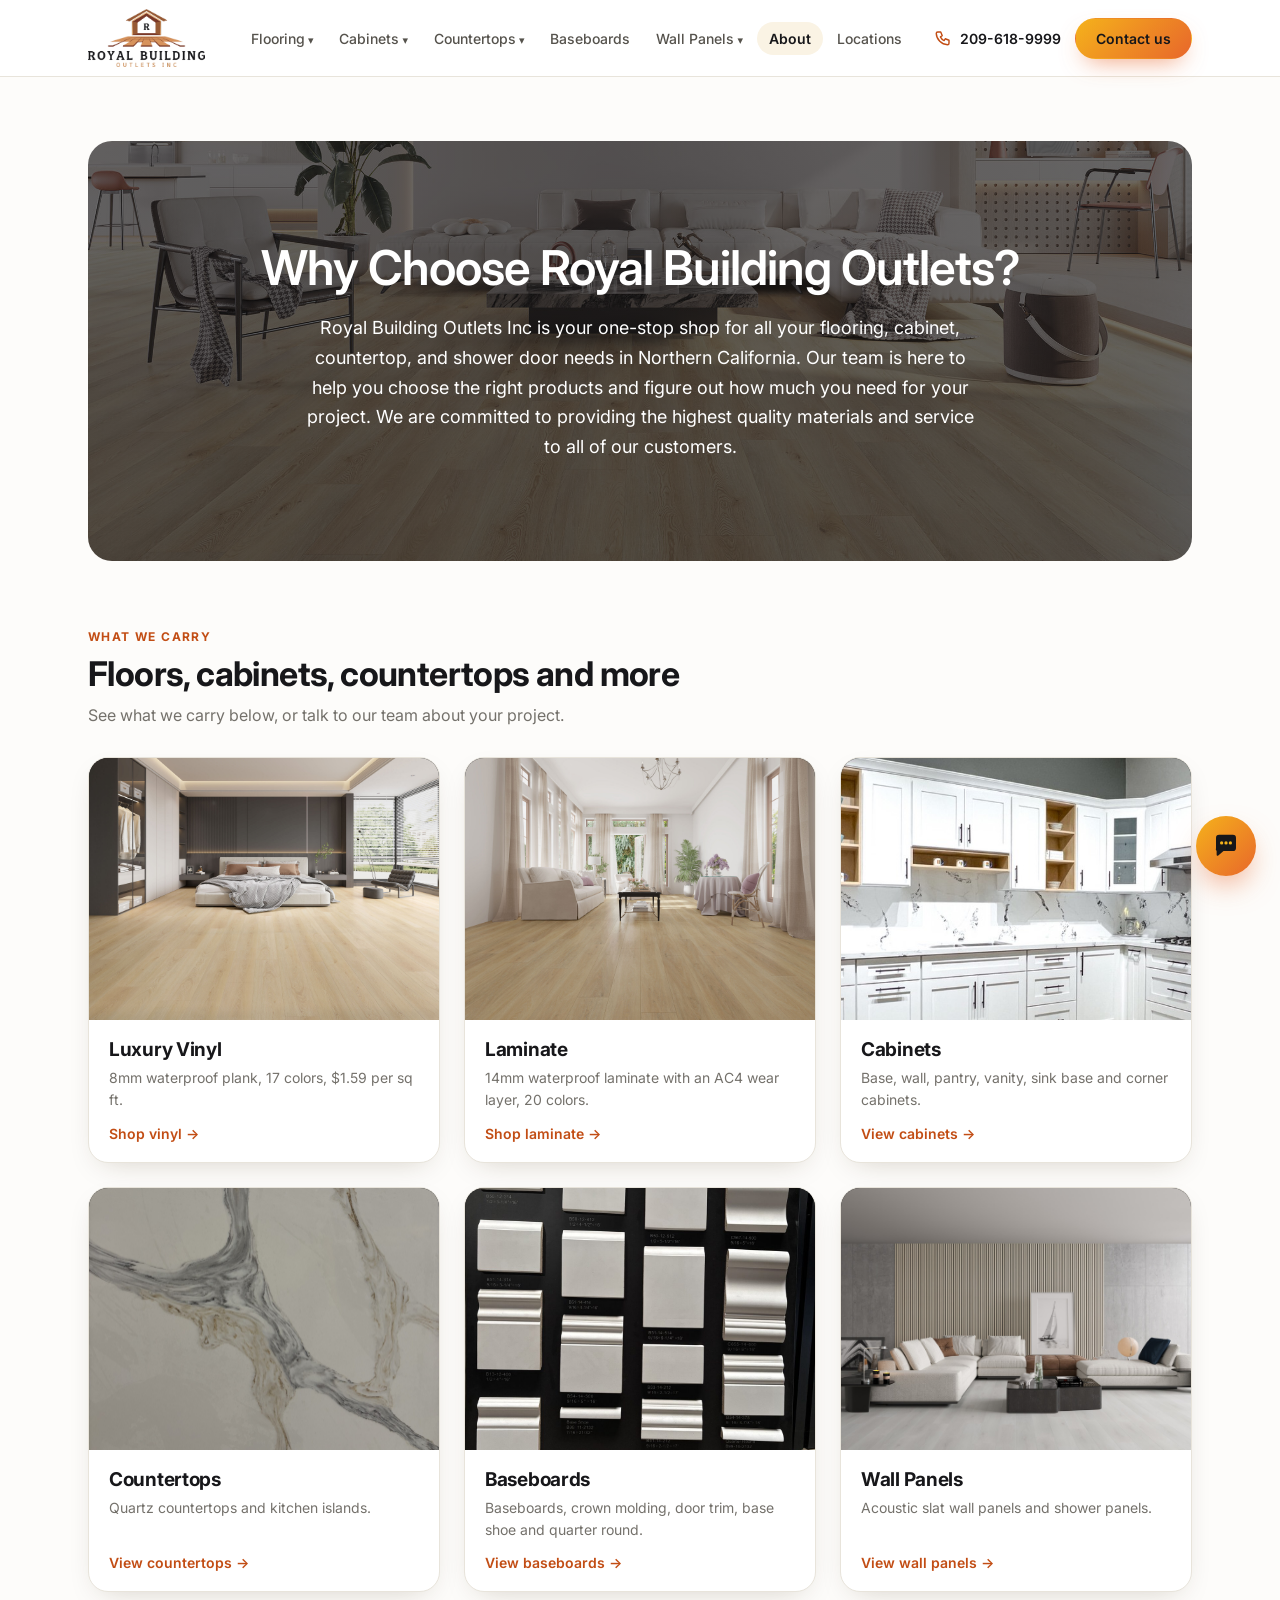
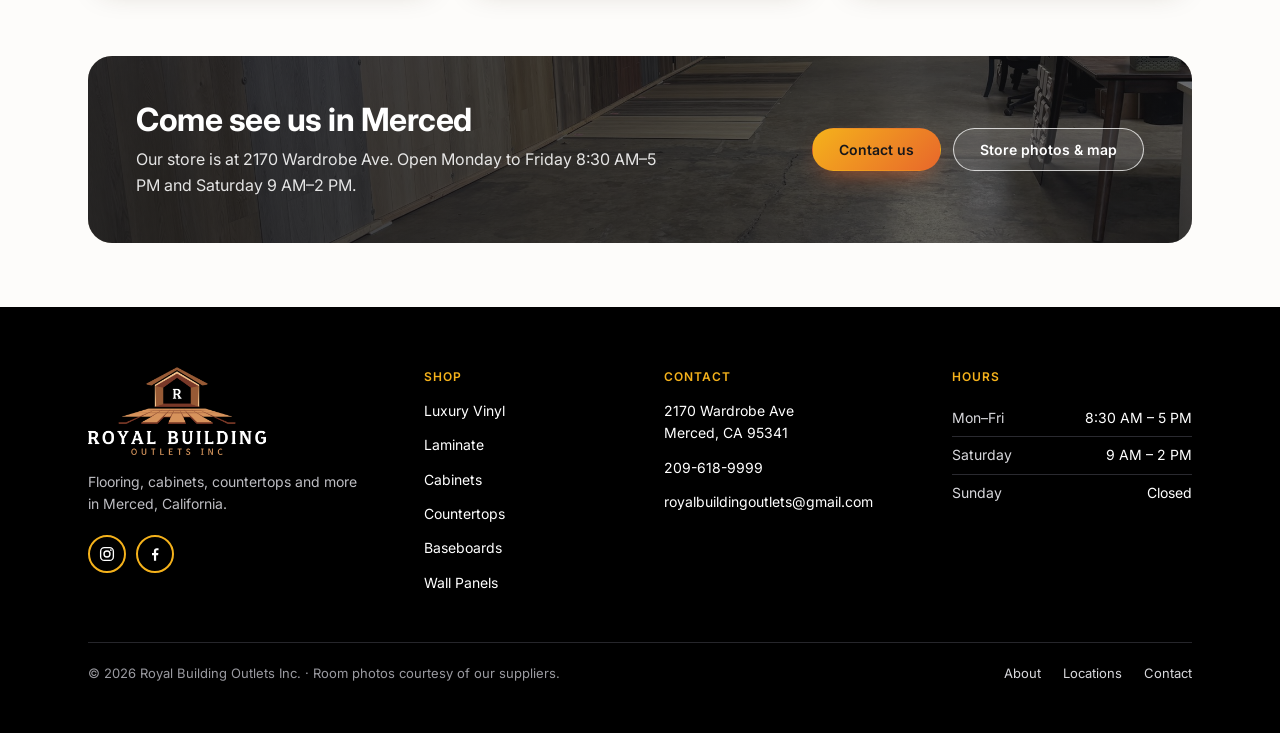
==== commit 1996748b: "About: remove installation wording (we sell materials, we don't install)" ====
--- a/about.html
+++ b/about.html
@@ -69,7 +69,7 @@
     <div class="about-hero" style="--about-img:url('images/Cata/web/room-08.jpg')">
       <div>
         <h1>Why Choose Royal Building Outlets?</h1>
-        <p>Royal Building Outlets Inc is your one-stop shop for all your flooring, cabinet, countertop, and shower door needs in Northern California. Our team of experts is here to help you every step of the way, from choosing the perfect product to installation. We are committed to providing the highest quality materials and services to all of our customers.</p>
+        <p>Royal Building Outlets Inc is your one-stop shop for all your flooring, cabinet, countertop, and shower door needs in Northern California. Our team is here to help you choose the right products and figure out how much you need for your project. We are committed to providing the highest quality materials and service to all of our customers.</p>
       </div>
     </div>
   </section>
--- a/style.css
+++ b/style.css
@@ -708,3 +708,8 @@
   footer .fcol:nth-child(2) h4 { grid-column: 1 / -1; }
   footer .fcol:nth-child(2) a:last-child { margin-bottom: 12px; }
 }
+
+/* wall/shower panel details: even spacing under the tag, even when there is no name line */
+#wpName:empty { display: none; }
+.info > .tag + .feat-specs, .info > .tag + .badges { margin-top: 18px; }
+.info .badges { margin-top: 18px; }
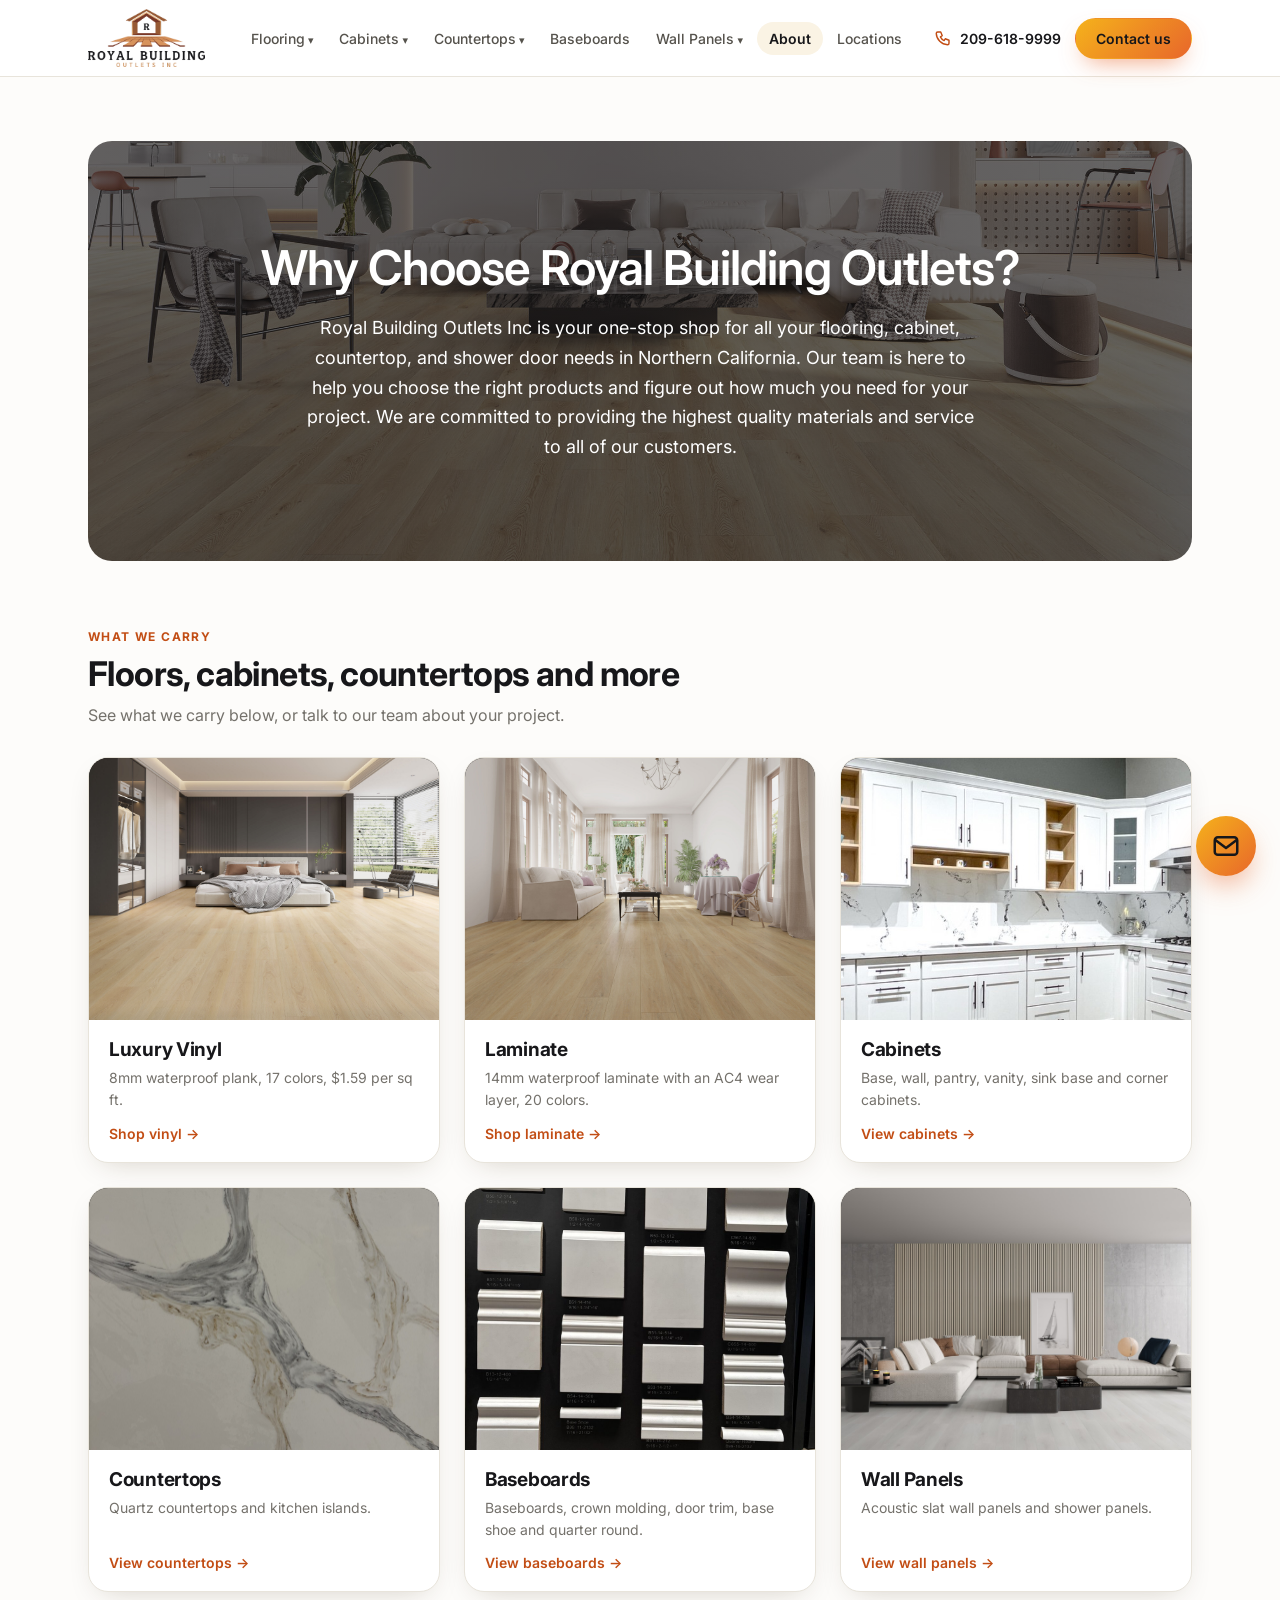
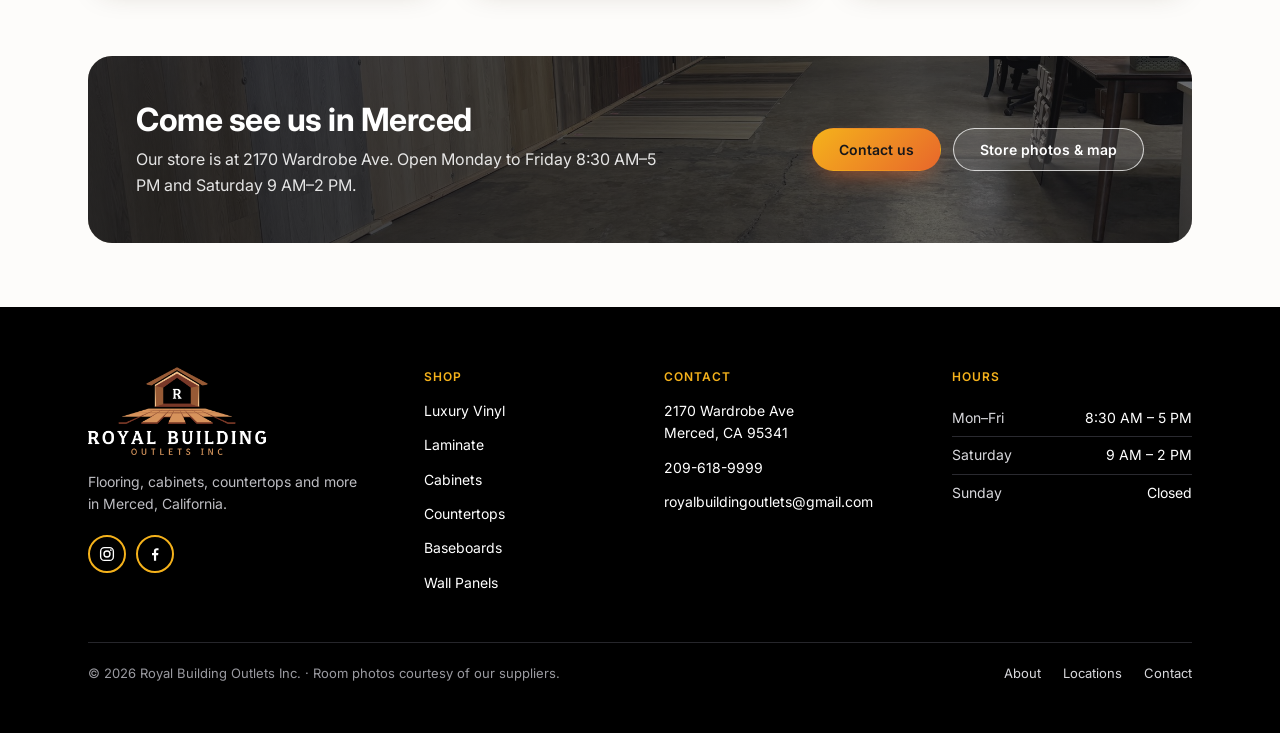
==== commit 86ad4df6: "Floating button opens email; remove Color # labels from wall panels" ====
--- a/about.html
+++ b/about.html
@@ -106,7 +106,7 @@
   </div>
   <div class="fbottom"><span>&copy; <span data-year>2026</span> Royal Building Outlets Inc. &middot; Room photos courtesy of our suppliers.</span><span class="flinks"><a href="about.html">About</a><a href="locations.html">Locations</a><a href="contact.html">Contact</a></span></div>
 </div></footer>
-<a class="chat" href="contact.html" aria-label="Send us a message"></a>
+<a class="chat" href="mailto:royalbuildingoutlets@gmail.com" aria-label="Email us at royalbuildingoutlets@gmail.com" title="Email us"></a>
 <script src="site.js"></script>
 <script src="motion.js"></script>
 </body></html>
--- a/style.css
+++ b/style.css
@@ -102,7 +102,7 @@
 /* floating message button */
 .chat { position: fixed; right: 24px; bottom: 24px; width: 60px; height: 60px; border-radius: 50%; background: var(--grad);
   display: flex; align-items: center; justify-content: center; z-index: 40; box-shadow: 0 14px 30px -8px rgba(232,103,43,.6); }
-.chat::before { content: ""; width: 30px; height: 30px; background: no-repeat center / contain url("data:image/svg+xml,%3Csvg xmlns='http://www.w3.org/2000/svg' viewBox='0 0 24 24'%3E%3Cpath d='M4 5.5A2.5 2.5 0 0 1 6.5 3h11A2.5 2.5 0 0 1 20 5.5v8a2.5 2.5 0 0 1-2.5 2.5H10l-4.2 3.6c-.5.4-1.3.1-1.3-.6V16A2.5 2.5 0 0 1 4 13.5z' fill='%2317171a'/%3E%3Ccircle cx='8.5' cy='9.5' r='1.3' fill='%23f5b21b'/%3E%3Ccircle cx='12' cy='9.5' r='1.3' fill='%23f5b21b'/%3E%3Ccircle cx='15.5' cy='9.5' r='1.3' fill='%23f5b21b'/%3E%3C/svg%3E"); }
+.chat::before { content: ""; width: 30px; height: 30px; background: no-repeat center / contain url("data:image/svg+xml,%3Csvg xmlns='http://www.w3.org/2000/svg' viewBox='0 0 24 24'%3E%3Crect x='3' y='5' width='18' height='14' rx='2.5' fill='none' stroke='%2317171a' stroke-width='2'/%3E%3Cpath d='M4 7.5l8 6 8-6' fill='none' stroke='%2317171a' stroke-width='2' stroke-linecap='round' stroke-linejoin='round'/%3E%3C/svg%3E"); }
 
 /* cabinets dropdown */
 .dd { position: relative; padding-bottom: 12px; margin-bottom: -12px; }
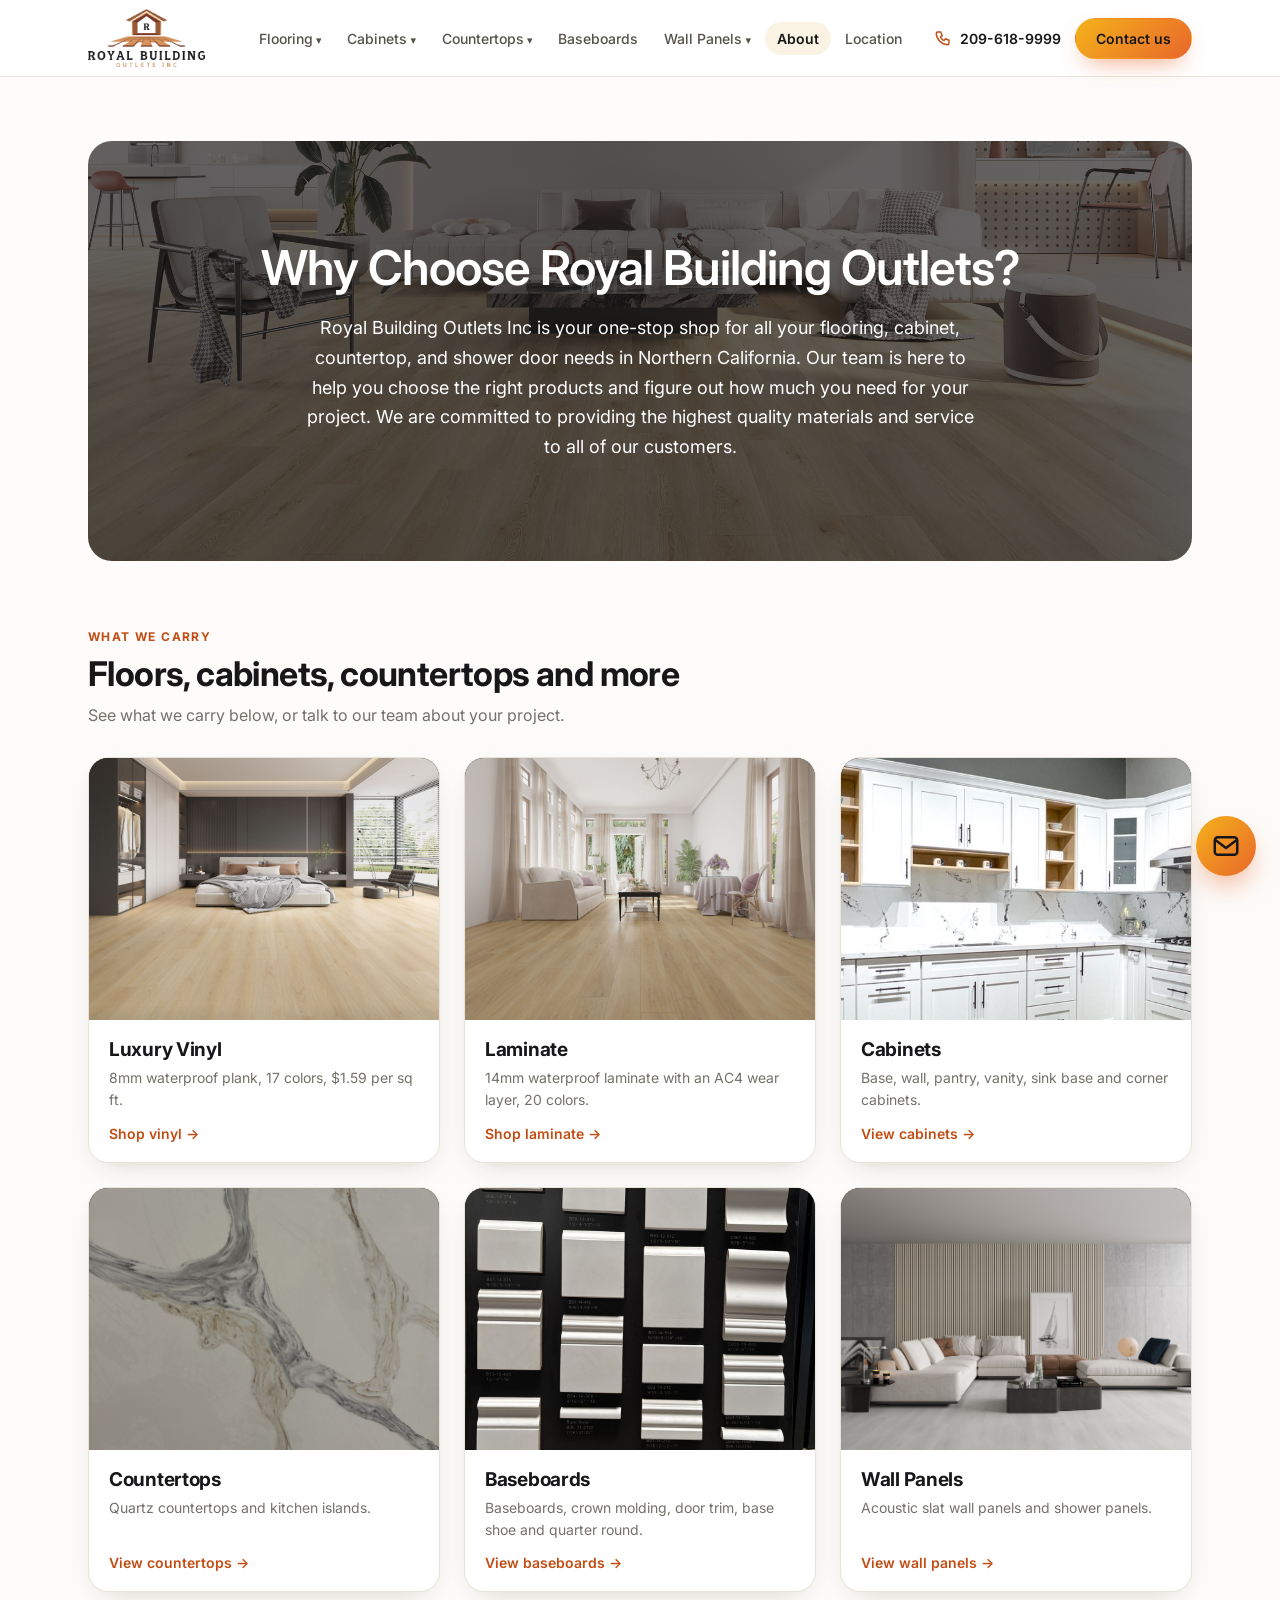
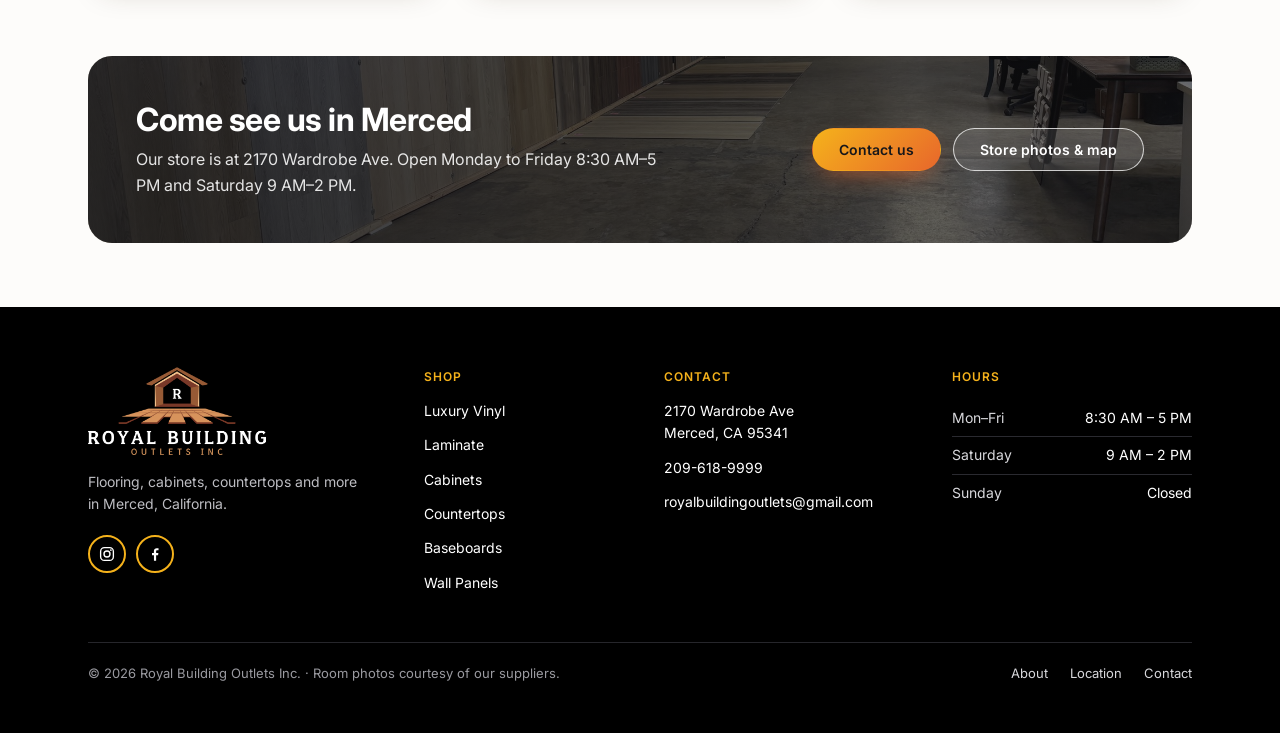
==== commit 3869a80f: "Menu and footer: "Locations" -> "Location" (one store)" ====
--- a/about.html
+++ b/about.html
@@ -10,7 +10,7 @@
 <meta name="theme-color" content="#ffffff">
 <link rel="preconnect" href="https://fonts.googleapis.com"><link rel="preconnect" href="https://fonts.gstatic.com" crossorigin>
 <link rel="stylesheet" href="https://fonts.googleapis.com/css2?family=Inter:wght@400;500;600;700&amp;display=swap">
-<link rel="stylesheet" href="style.css"><link rel="icon" type="image/png" href="images/Logo/Logo.png"></head><body>
+<link rel="stylesheet" href="style.css?v=20261124"><link rel="icon" type="image/png" href="images/Logo/Logo.png"></head><body>
 
 <a class="skip" href="#main">Skip to content</a>
 <header><div class="wrap hwrap">
@@ -50,7 +50,7 @@
       </div>
     </div>
     <a href="about.html" class="here" aria-current="page">About</a>
-    <a href="locations.html">Locations</a>
+    <a href="locations.html">Location</a>
     <a href="contact.html">Contact</a>
     <div class="nav-foot">
       <a class="btn solid txt" href="tel:+12096189999"><svg viewBox="0 0 24 24" aria-hidden="true"><path fill="none" stroke="currentColor" stroke-width="1.9" stroke-linecap="round" stroke-linejoin="round" d="M5 4h4l2 5-2.5 1.5a11 11 0 0 0 5 5L15 13l5 2v4a2 2 0 0 1-2 2A16 16 0 0 1 3 6a2 2 0 0 1 2-2z"/></svg>Call 209-618-9999</a>
@@ -104,9 +104,9 @@
     <div class="fcol"><h4>Contact</h4><a href="https://www.google.com/maps/search/?api=1&amp;query=2170+Wardrobe+Ave+Merced+CA+95341" target="_blank" rel="noopener">2170 Wardrobe Ave<br>Merced, CA 95341</a><a href="tel:+12096189999">209-618-9999</a><a href="mailto:royalbuildingoutlets@gmail.com">royalbuildingoutlets@gmail.com</a></div>
     <div class="fcol"><h4>Hours</h4><div class="hrs"><span>Mon&ndash;Fri</span><span>8:30 AM &ndash; 5 PM</span></div><div class="hrs"><span>Saturday</span><span>9 AM &ndash; 2 PM</span></div><div class="hrs"><span>Sunday</span><span>Closed</span></div></div>
   </div>
-  <div class="fbottom"><span>&copy; <span data-year>2026</span> Royal Building Outlets Inc. &middot; Room photos courtesy of our suppliers.</span><span class="flinks"><a href="about.html">About</a><a href="locations.html">Locations</a><a href="contact.html">Contact</a></span></div>
+  <div class="fbottom"><span>&copy; <span data-year>2026</span> Royal Building Outlets Inc. &middot; Room photos courtesy of our suppliers.</span><span class="flinks"><a href="about.html">About</a><a href="locations.html">Location</a><a href="contact.html">Contact</a></span></div>
 </div></footer>
 <a class="chat" href="mailto:royalbuildingoutlets@gmail.com" aria-label="Email us at royalbuildingoutlets@gmail.com" title="Email us"></a>
-<script src="site.js"></script>
-<script src="motion.js"></script>
+<script src="site.js?v=20261124"></script>
+<script src="motion.js?v=20261124"></script>
 </body></html>
